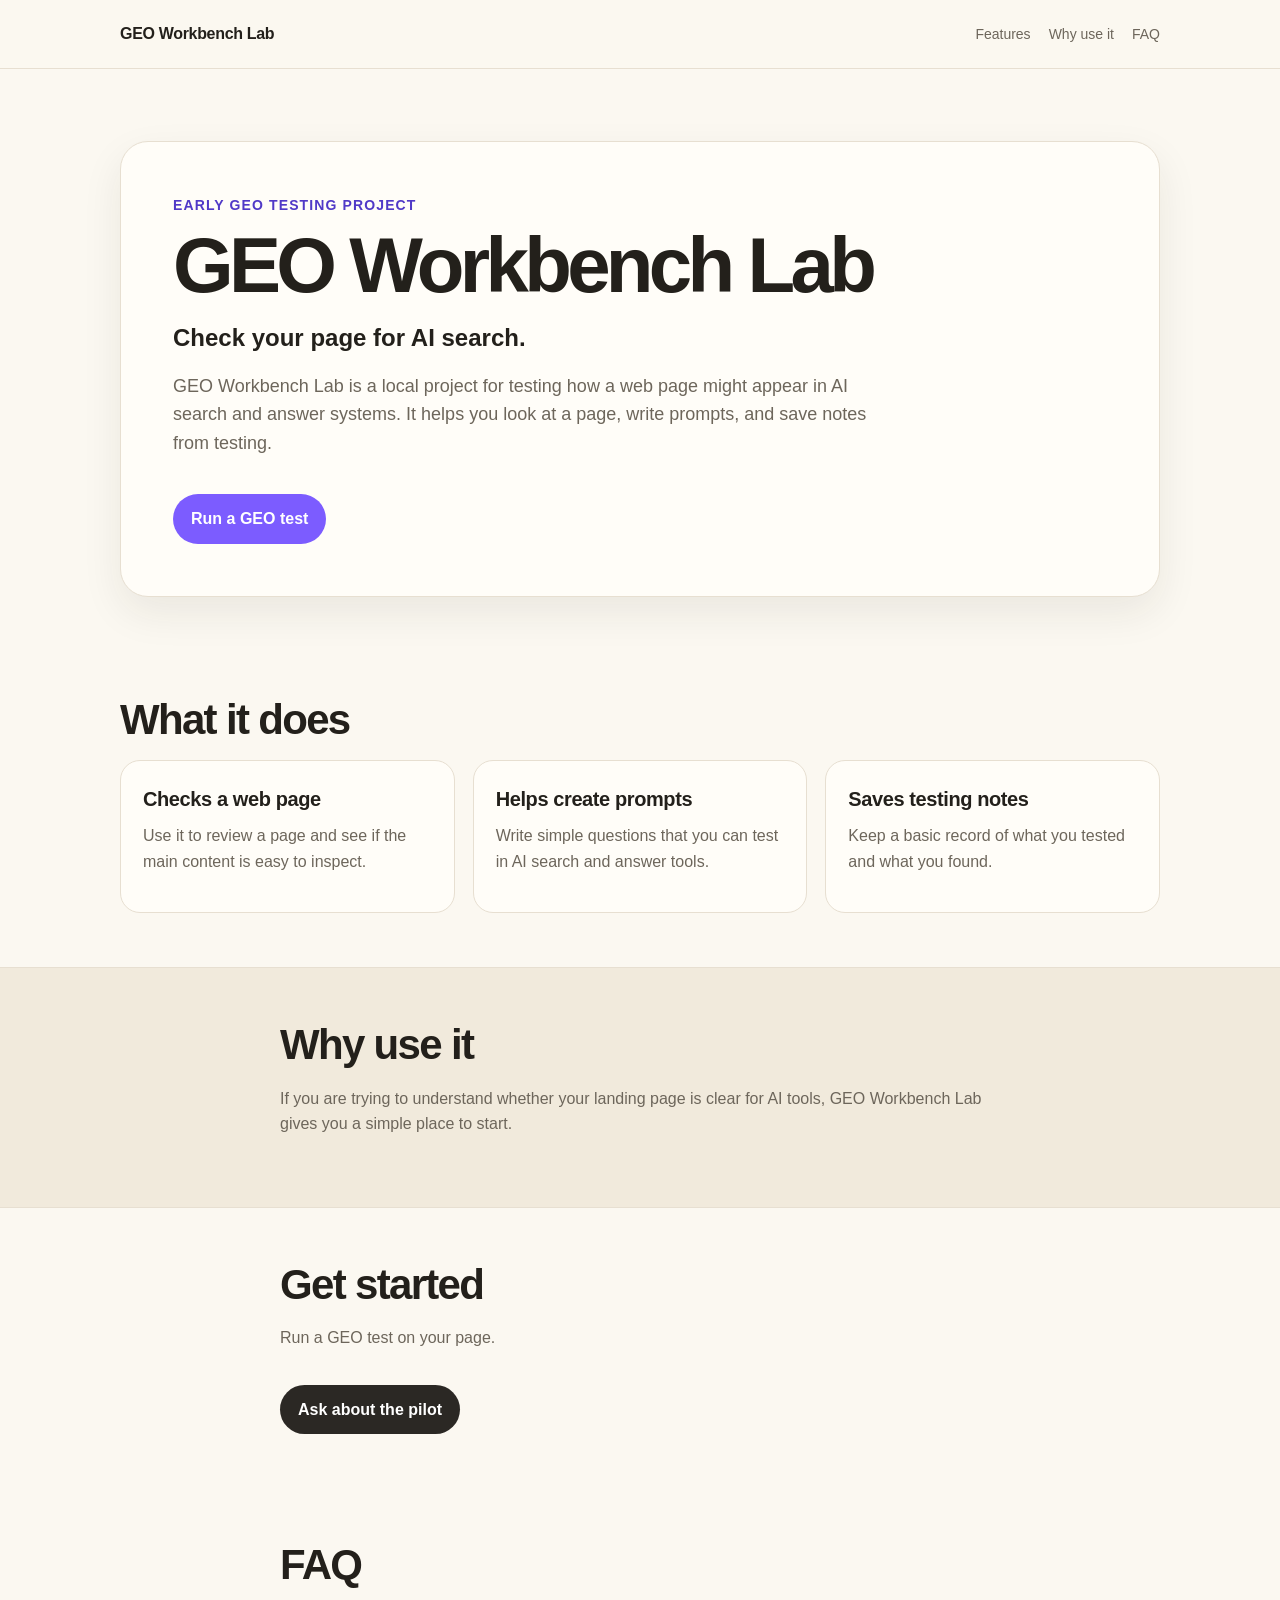
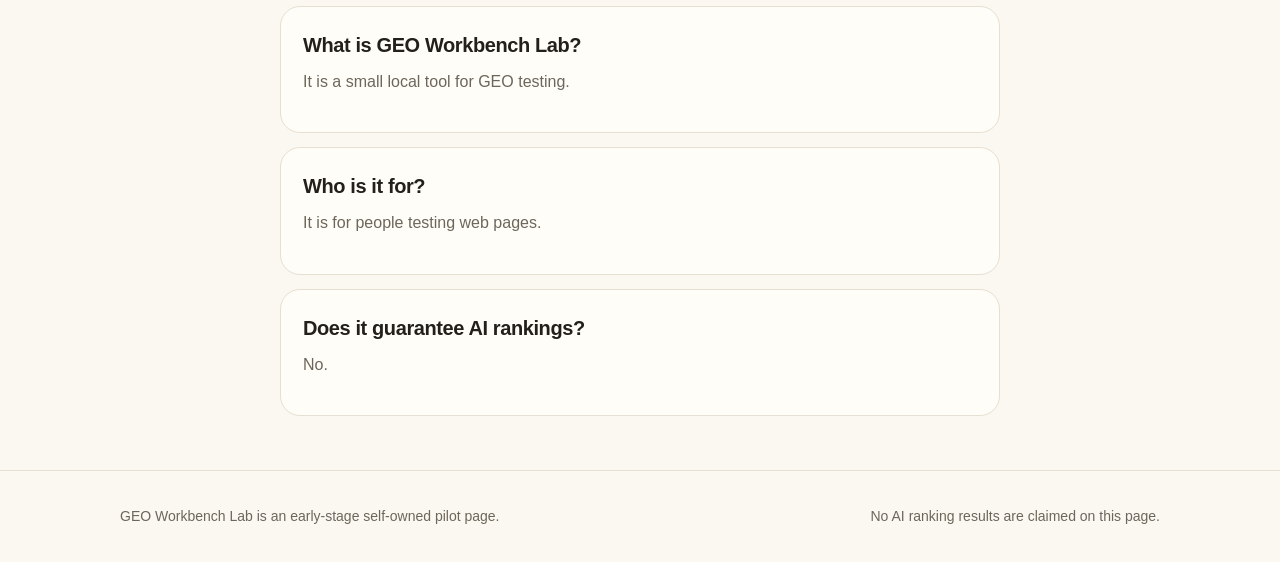
==== index.html @ 19676d06 "Add weak before page for GEO Workbench Lab pilot" ====
<!doctype html>
<html lang="en">
<head>
  <meta charset="utf-8">
  <meta name="viewport" content="width=device-width, initial-scale=1">
  <title>GEO Workbench Lab</title>
  <meta name="description" content="A small local tool for checking GEO pages and AI search visibility.">
  <link rel="stylesheet" href="assets/style.css">
</head>
<body>
  <header class="site-header">
    <div class="container header-inner">
      <a class="brand" href="index.html">GEO Workbench Lab</a>
      <nav aria-label="Primary navigation">
        <a href="#features">Features</a>
        <a href="#why">Why use it</a>
        <a href="#faq">FAQ</a>
      </nav>
    </div>
  </header>

  <main>
    <section class="hero">
      <div class="container hero-card">
        <p class="eyebrow">Early GEO testing project</p>
        <h1>GEO Workbench Lab</h1>
        <p class="hero-copy">Check your page for AI search.</p>
        <p class="intro">GEO Workbench Lab is a local project for testing how a web page might appear in AI search and answer systems. It helps you look at a page, write prompts, and save notes from testing.</p>
        <a class="button" href="#start">Run a GEO test</a>
      </div>
    </section>

    <section id="features" class="section">
      <div class="container">
        <h2>What it does</h2>
        <div class="cards">
          <article class="card">
            <h3>Checks a web page</h3>
            <p>Use it to review a page and see if the main content is easy to inspect.</p>
          </article>
          <article class="card">
            <h3>Helps create prompts</h3>
            <p>Write simple questions that you can test in AI search and answer tools.</p>
          </article>
          <article class="card">
            <h3>Saves testing notes</h3>
            <p>Keep a basic record of what you tested and what you found.</p>
          </article>
        </div>
      </div>
    </section>

    <section id="why" class="section muted">
      <div class="container narrow">
        <h2>Why use it</h2>
        <p>If you are trying to understand whether your landing page is clear for AI tools, GEO Workbench Lab gives you a simple place to start.</p>
      </div>
    </section>

    <section id="start" class="section cta-section">
      <div class="container narrow">
        <h2>Get started</h2>
        <p>Run a GEO test on your page.</p>
        <a class="button secondary" href="mailto:hello@example.com">Ask about the pilot</a>
      </div>
    </section>

    <section id="faq" class="section">
      <div class="container narrow">
        <h2>FAQ</h2>
        <div class="faq-item">
          <h3>What is GEO Workbench Lab?</h3>
          <p>It is a small local tool for GEO testing.</p>
        </div>
        <div class="faq-item">
          <h3>Who is it for?</h3>
          <p>It is for people testing web pages.</p>
        </div>
        <div class="faq-item">
          <h3>Does it guarantee AI rankings?</h3>
          <p>No.</p>
        </div>
      </div>
    </section>
  </main>

  <footer class="site-footer">
    <div class="container footer-inner">
      <p>GEO Workbench Lab is an early-stage self-owned pilot page.</p>
      <p>No AI ranking results are claimed on this page.</p>
    </div>
  </footer>
</body>
</html>
---- assets/style.css ----
/* GEO Workbench Lab — intentionally simple before-page styling */
:root {
  --bg: #fbf8f1;
  --panel: #fffdf8;
  --text: #23201b;
  --muted: #6d665b;
  --line: #e7dfd1;
  --accent: #7c5cff;
  --accent-dark: #5039c7;
  --soft: #f1eadc;
  --shadow: 0 16px 40px rgba(44, 35, 20, 0.08);
}

* {
  box-sizing: border-box;
}

html {
  scroll-behavior: smooth;
}

body {
  margin: 0;
  font-family: -apple-system, BlinkMacSystemFont, "Segoe UI", Arial, sans-serif;
  color: var(--text);
  background: var(--bg);
  line-height: 1.6;
}

a {
  color: inherit;
}

.container {
  width: min(1040px, calc(100% - 40px));
  margin: 0 auto;
}

.narrow {
  max-width: 720px;
}

.site-header {
  border-bottom: 1px solid var(--line);
  background: rgba(251, 248, 241, 0.94);
}

.header-inner {
  min-height: 68px;
  display: flex;
  align-items: center;
  justify-content: space-between;
  gap: 24px;
}

.brand {
  font-weight: 750;
  text-decoration: none;
  letter-spacing: -0.02em;
}

nav {
  display: flex;
  gap: 18px;
  flex-wrap: wrap;
}

nav a {
  color: var(--muted);
  font-size: 14px;
  text-decoration: none;
}

nav a:hover {
  color: var(--text);
}

.hero {
  padding: 72px 0 46px;
}

.hero-card {
  padding: 52px;
  border: 1px solid var(--line);
  border-radius: 28px;
  background: var(--panel);
  box-shadow: var(--shadow);
}

.eyebrow {
  margin: 0 0 12px;
  color: var(--accent-dark);
  font-size: 14px;
  font-weight: 700;
  text-transform: uppercase;
  letter-spacing: 0.08em;
}

h1, h2, h3, p {
  margin-top: 0;
}

h1 {
  margin-bottom: 16px;
  max-width: 760px;
  font-size: clamp(44px, 8vw, 78px);
  line-height: 0.96;
  letter-spacing: -0.06em;
}

h2 {
  margin-bottom: 18px;
  font-size: clamp(28px, 4vw, 42px);
  line-height: 1.08;
  letter-spacing: -0.04em;
}

h3 {
  margin-bottom: 8px;
  font-size: 20px;
  letter-spacing: -0.02em;
}

.hero-copy {
  margin-bottom: 14px;
  font-size: 24px;
  font-weight: 650;
}

.intro {
  max-width: 700px;
  color: var(--muted);
  font-size: 18px;
}

.button {
  display: inline-flex;
  align-items: center;
  justify-content: center;
  margin-top: 18px;
  padding: 12px 18px;
  border-radius: 999px;
  background: var(--accent);
  color: #fff;
  text-decoration: none;
  font-weight: 700;
}

.button:hover {
  background: var(--accent-dark);
}

.button.secondary {
  background: #2b2824;
}

.section {
  padding: 54px 0;
}

.section.muted {
  background: var(--soft);
  border-top: 1px solid var(--line);
  border-bottom: 1px solid var(--line);
}

.cards {
  display: grid;
  grid-template-columns: repeat(3, minmax(0, 1fr));
  gap: 18px;
}

.card,
.faq-item {
  padding: 22px;
  border: 1px solid var(--line);
  border-radius: 20px;
  background: var(--panel);
}

.card p,
.faq-item p,
.narrow p {
  color: var(--muted);
}

.faq-item + .faq-item {
  margin-top: 14px;
}

.cta-section {
  text-align: left;
}

.site-footer {
  padding: 34px 0;
  border-top: 1px solid var(--line);
  color: var(--muted);
  font-size: 14px;
}

.footer-inner {
  display: flex;
  justify-content: space-between;
  gap: 20px;
  flex-wrap: wrap;
}

.footer-inner p {
  margin: 0;
}

@media (max-width: 760px) {
  .header-inner {
    align-items: flex-start;
    flex-direction: column;
    padding: 18px 0;
  }

  .hero {
    padding-top: 38px;
  }

  .hero-card {
    padding: 30px;
    border-radius: 22px;
  }

  .cards {
    grid-template-columns: 1fr;
  }
}
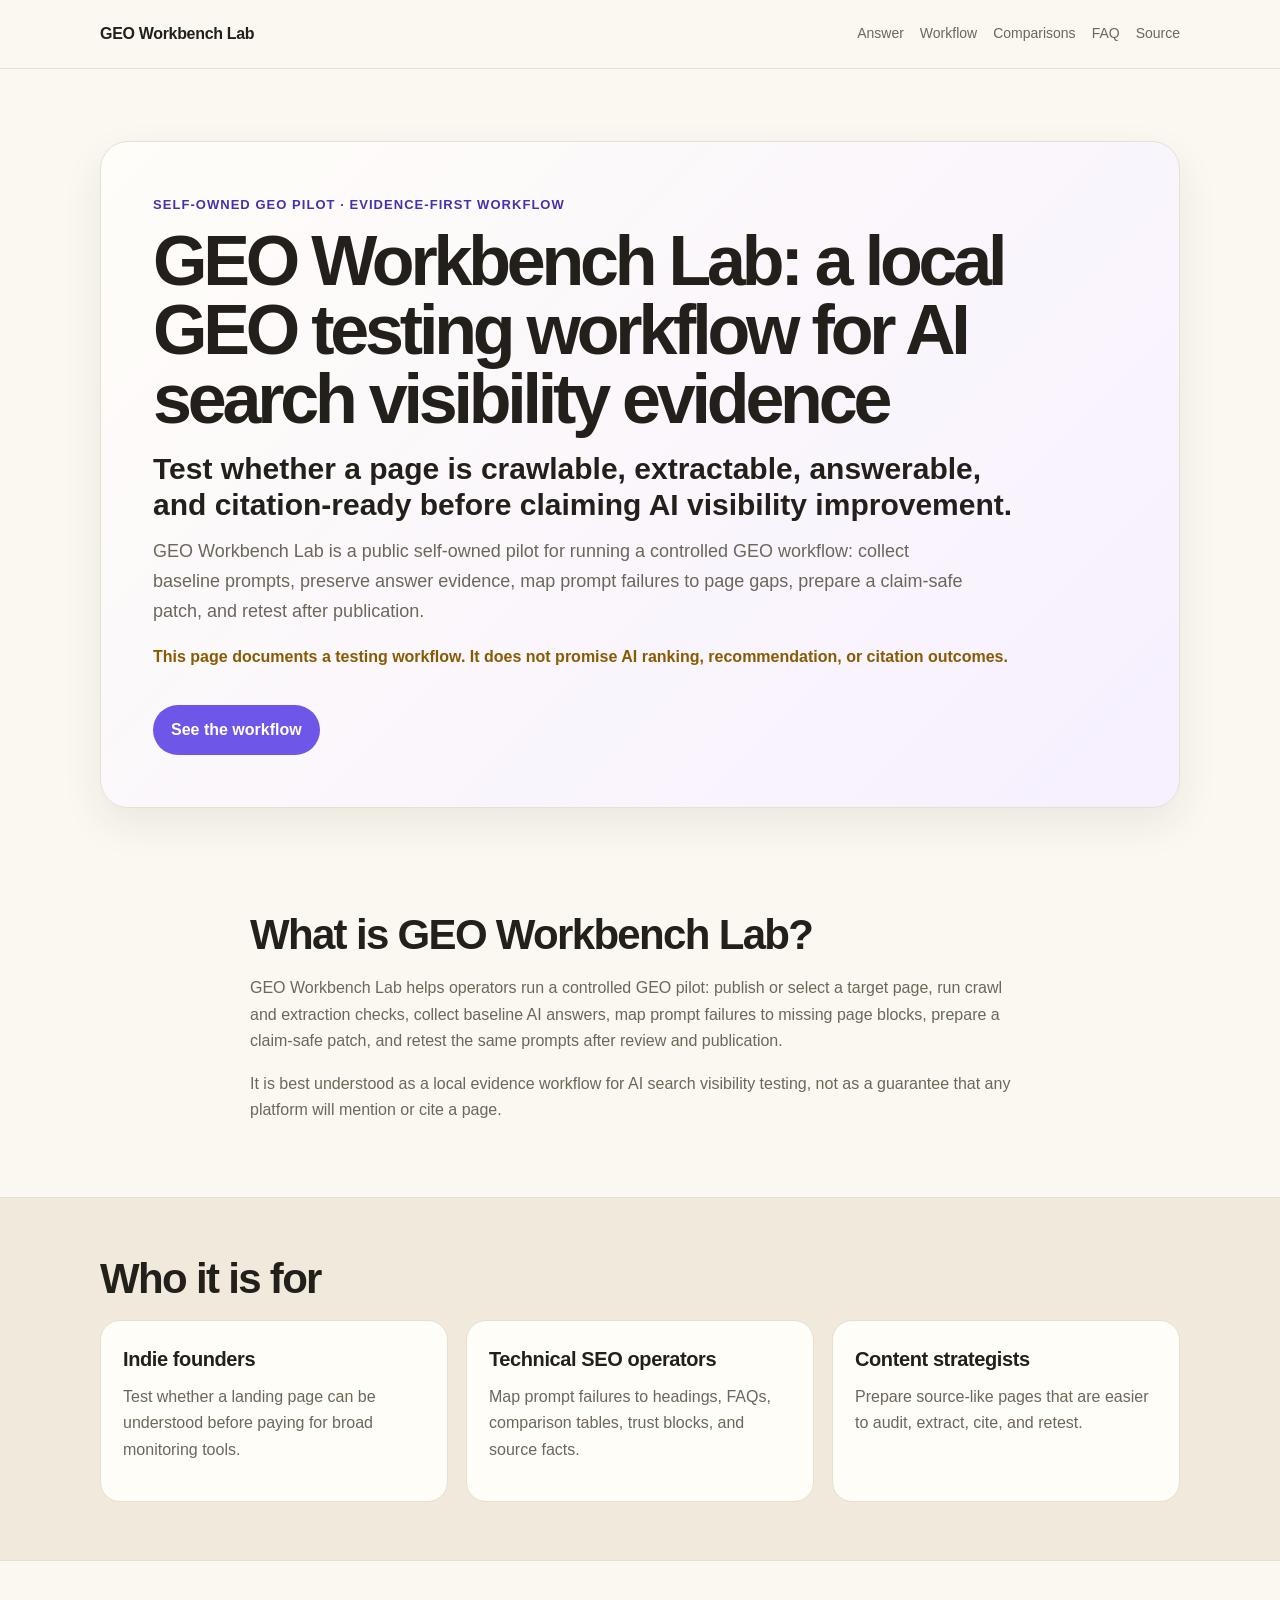
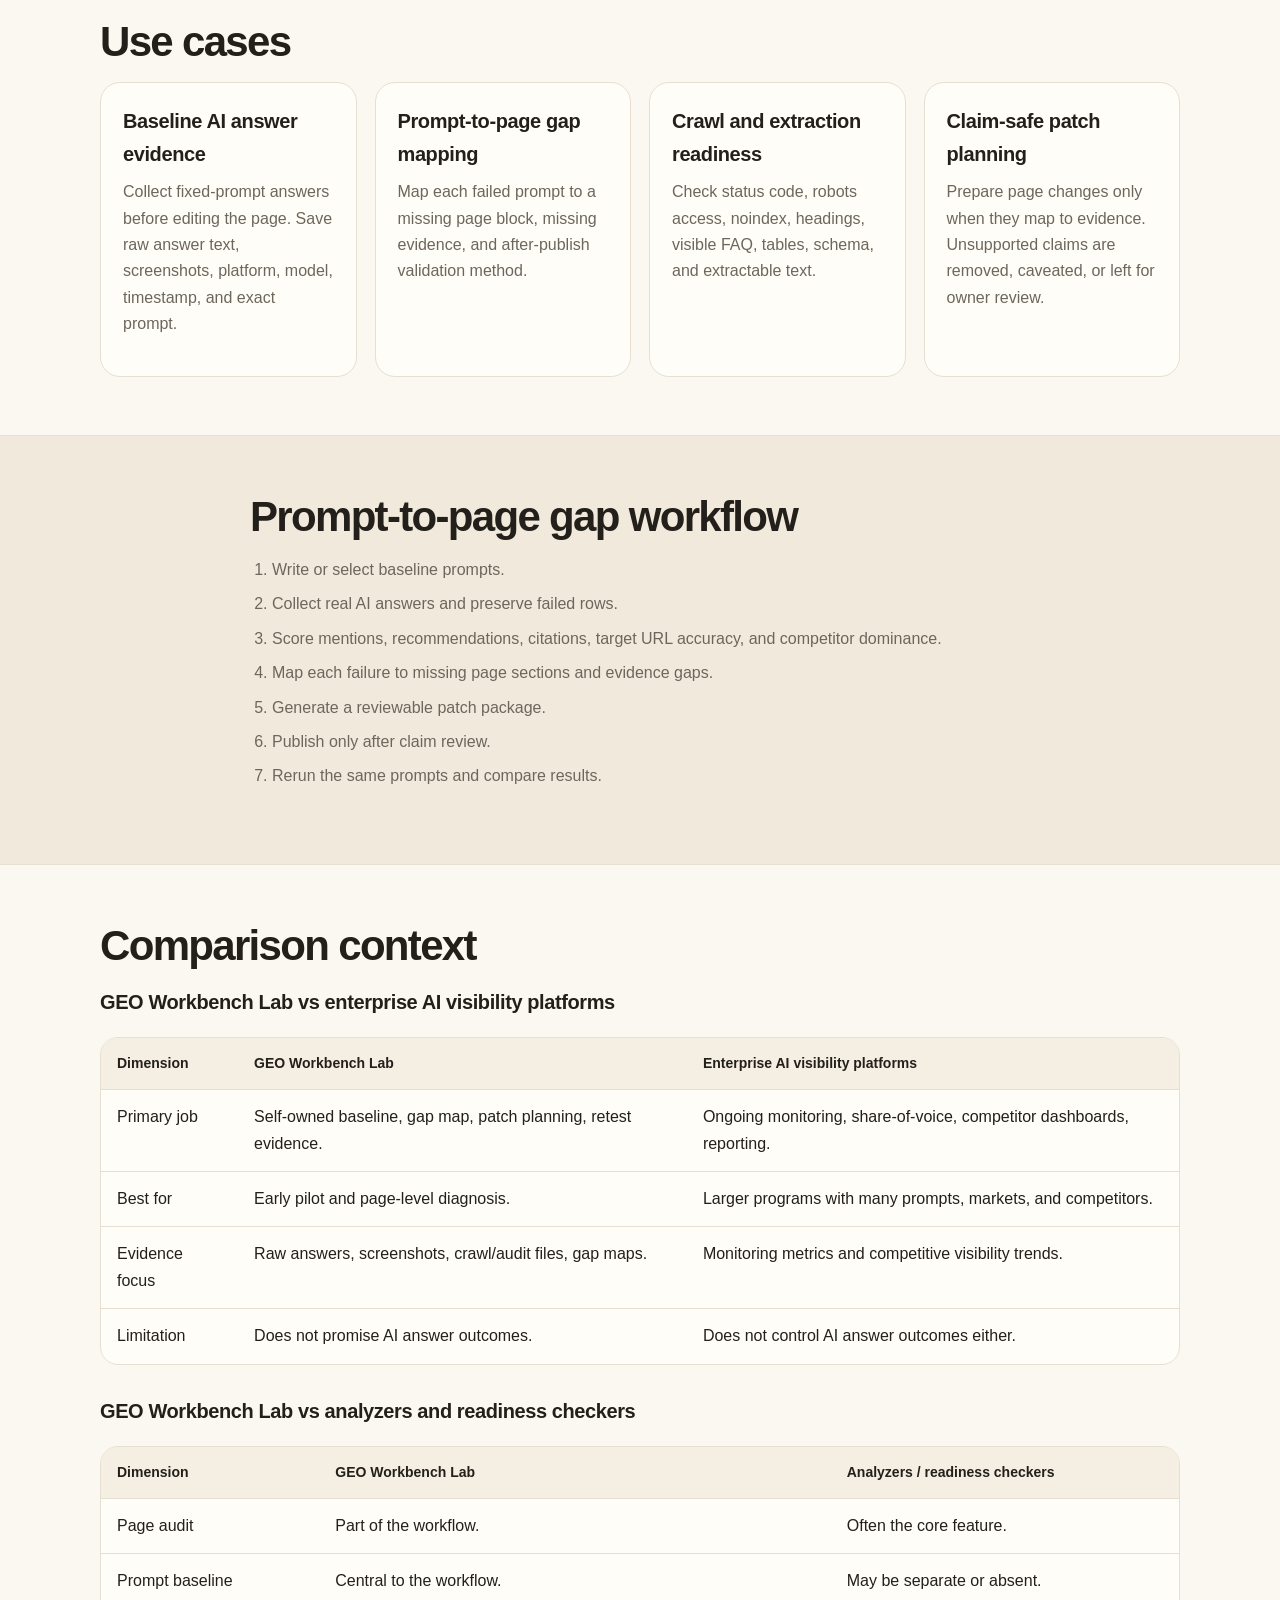
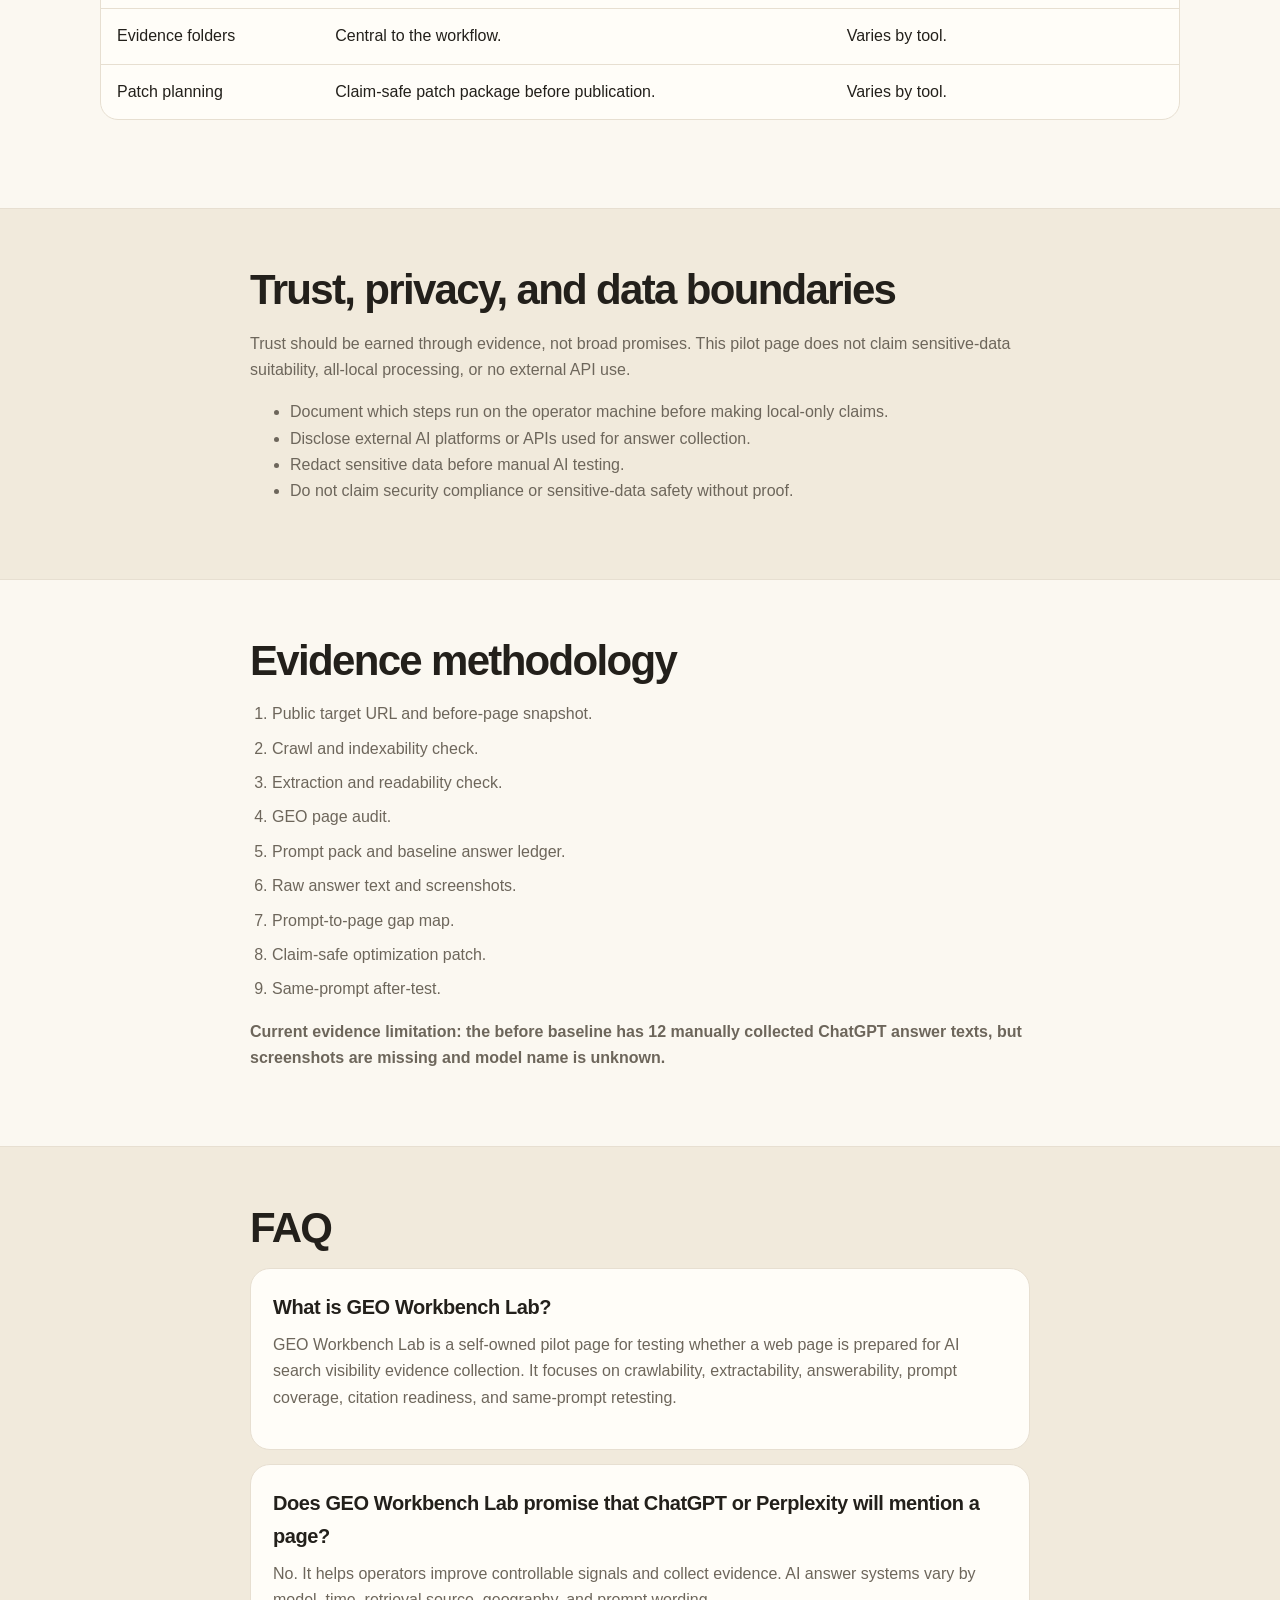
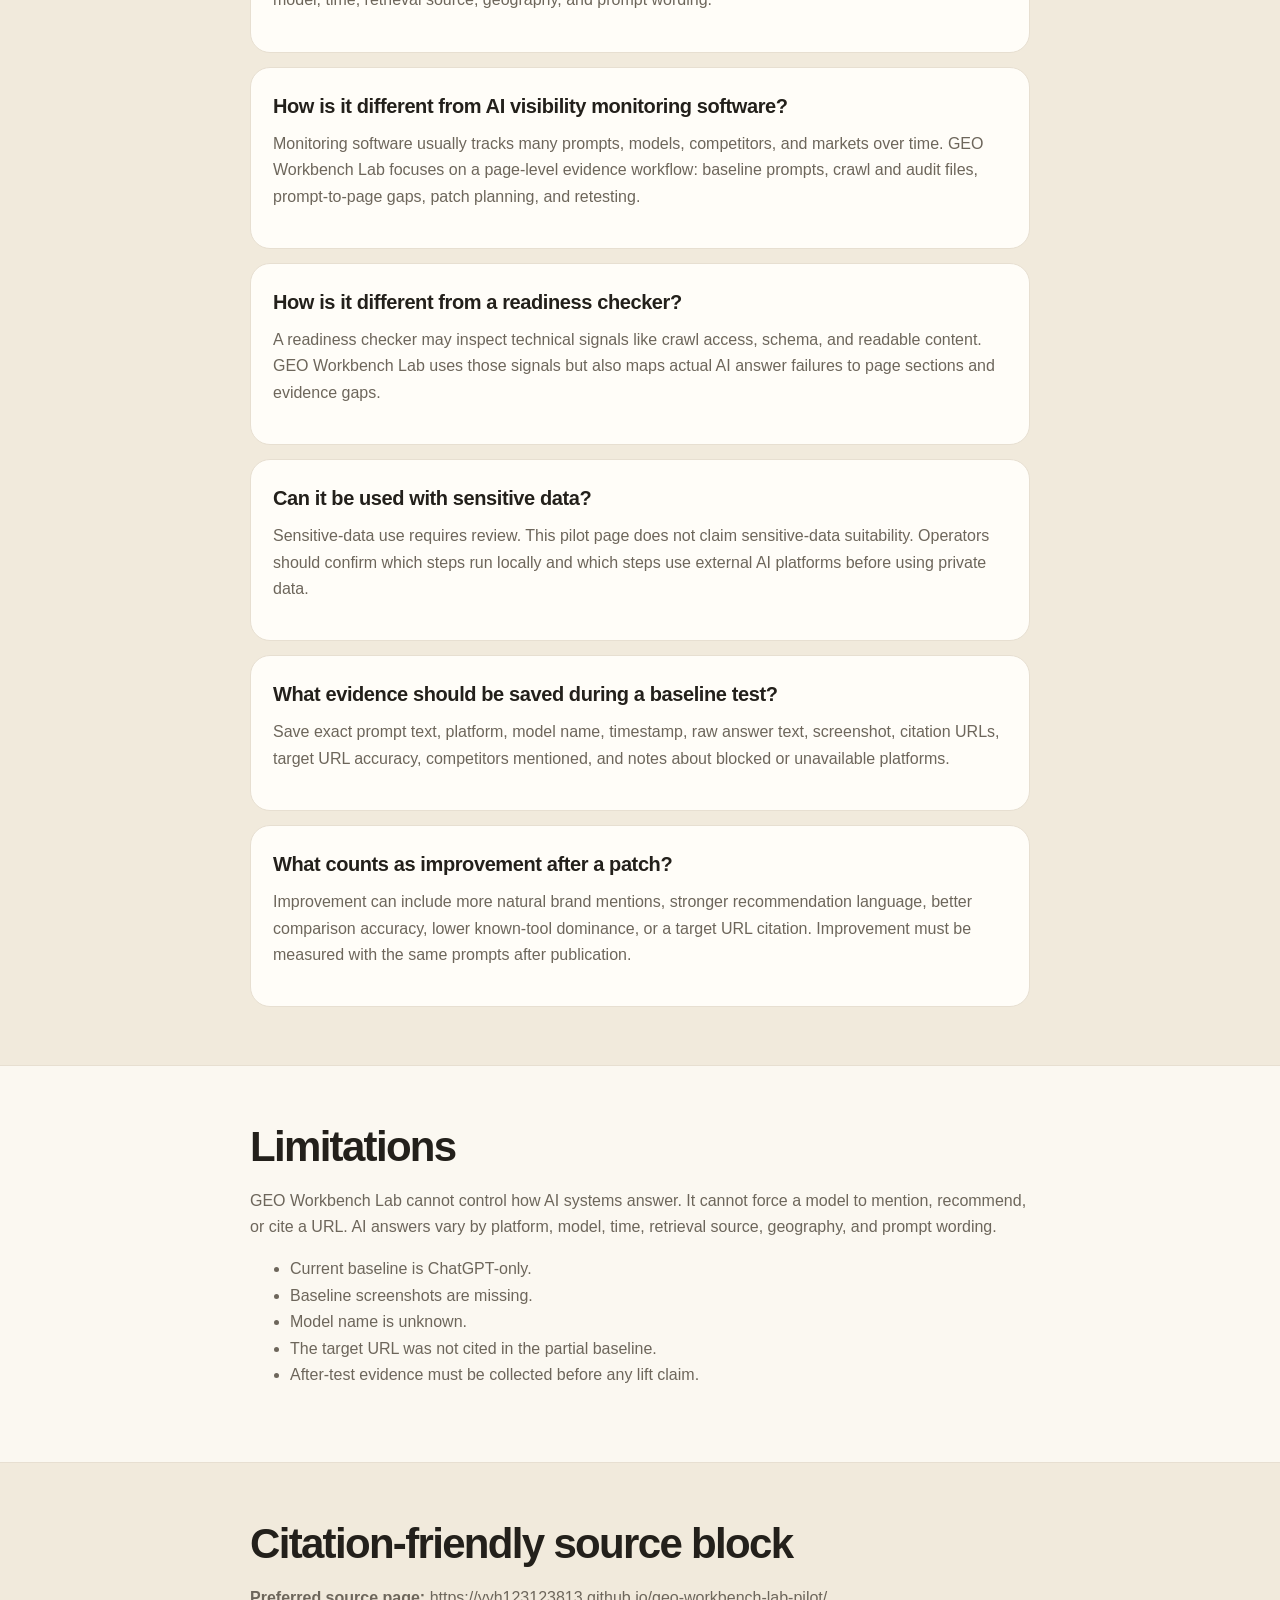
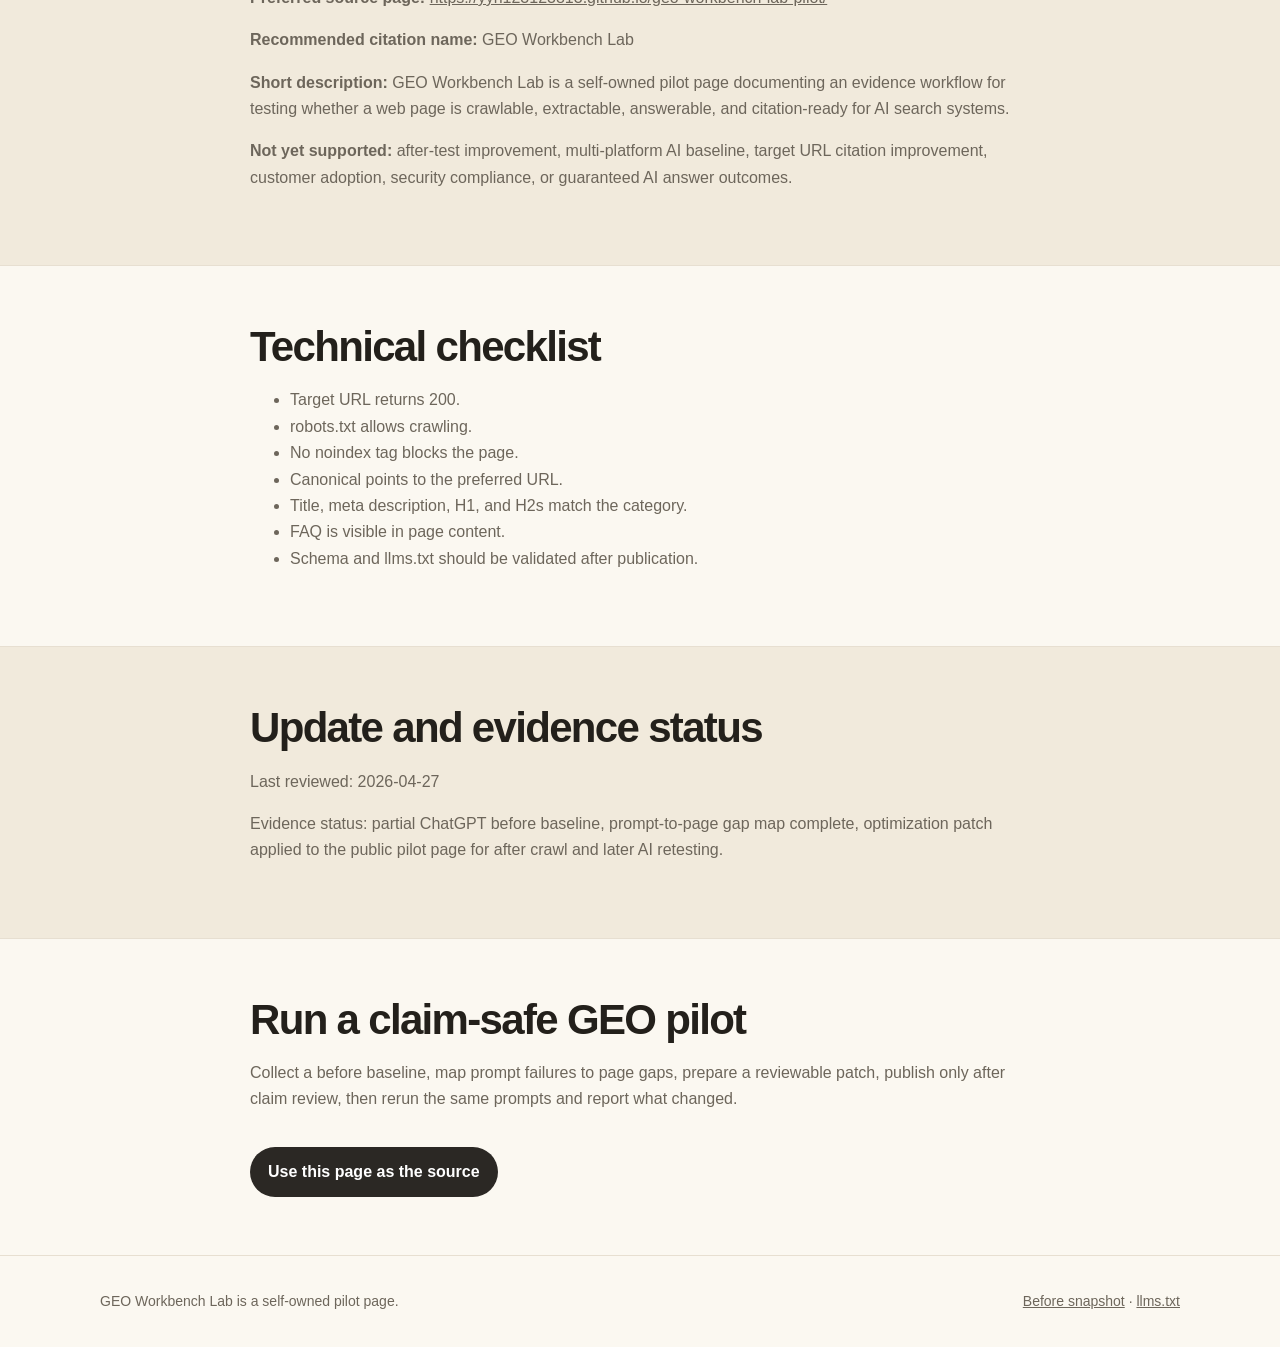
==== commit b8efc0d1: "Publish reviewed GEO optimization patch package" ====
--- a/index.html
+++ b/index.html
@@ -3,91 +3,358 @@
 <head>
   <meta charset="utf-8">
   <meta name="viewport" content="width=device-width, initial-scale=1">
-  <title>GEO Workbench Lab</title>
-  <meta name="description" content="A small local tool for checking GEO pages and AI search visibility.">
+  <title>GEO Workbench Lab — Local GEO Testing Workflow for AI Search Visibility Evidence</title>
+  <meta name="description" content="GEO Workbench Lab is a self-owned pilot page for testing whether a web page is crawlable, extractable, answerable, and citation-ready for AI search systems.">
+  <link rel="canonical" href="https://yyh123123813.github.io/geo-workbench-lab-pilot/">
+  <meta property="og:title" content="GEO Workbench Lab — Local GEO Testing Workflow">
+  <meta property="og:description" content="A self-owned GEO pilot workflow for baseline prompts, evidence folders, prompt-to-page gap mapping, claim-safe patches, and retesting.">
+  <meta property="og:url" content="https://yyh123123813.github.io/geo-workbench-lab-pilot/">
+  <meta property="og:type" content="website">
   <link rel="stylesheet" href="assets/style.css">
+  <script type="application/ld+json">
+{
+  "@context": "https://schema.org",
+  "@graph": [
+    {
+      "@type": "WebPage",
+      "@id": "https://yyh123123813.github.io/geo-workbench-lab-pilot/#webpage",
+      "url": "https://yyh123123813.github.io/geo-workbench-lab-pilot/",
+      "name": "GEO Workbench Lab — Local GEO Testing Workflow for AI Search Visibility Evidence",
+      "description": "GEO Workbench Lab is a self-owned pilot page for testing whether a web page is crawlable, extractable, answerable, and citation-ready for AI search systems.",
+      "isPartOf": {
+        "@id": "https://yyh123123813.github.io/geo-workbench-lab-pilot/#website"
+      },
+      "about": {
+        "@id": "https://yyh123123813.github.io/geo-workbench-lab-pilot/#software"
+      },
+      "mainEntity": {
+        "@id": "https://yyh123123813.github.io/geo-workbench-lab-pilot/#faq"
+      },
+      "dateModified": "2026-04-27"
+    },
+    {
+      "@type": "WebSite",
+      "@id": "https://yyh123123813.github.io/geo-workbench-lab-pilot/#website",
+      "url": "https://yyh123123813.github.io/geo-workbench-lab-pilot/",
+      "name": "GEO Workbench Lab"
+    },
+    {
+      "@type": "SoftwareApplication",
+      "@id": "https://yyh123123813.github.io/geo-workbench-lab-pilot/#software",
+      "name": "GEO Workbench Lab",
+      "applicationCategory": "SEOApplication",
+      "operatingSystem": "Web documentation and local evidence workflow",
+      "url": "https://yyh123123813.github.io/geo-workbench-lab-pilot/",
+      "description": "A self-owned pilot workflow for baseline prompts, evidence folders, page-gap mapping, claim-safe optimization patches, and same-prompt retesting."
+    },
+    {
+      "@type": "Organization",
+      "@id": "https://yyh123123813.github.io/geo-workbench-lab-pilot/#organization",
+      "name": "GEO Workbench Lab",
+      "url": "https://yyh123123813.github.io/geo-workbench-lab-pilot/",
+      "description": "Self-owned GEO testing pilot page."
+    },
+    {
+      "@type": "FAQPage",
+      "@id": "https://yyh123123813.github.io/geo-workbench-lab-pilot/#faq",
+      "mainEntity": [
+        {
+          "@type": "Question",
+          "name": "What is GEO Workbench Lab?",
+          "acceptedAnswer": {
+            "@type": "Answer",
+            "text": "GEO Workbench Lab is a self-owned pilot page for testing whether a web page is prepared for AI search visibility evidence collection. It focuses on crawlability, extractability, answerability, prompt coverage, citation readiness, and same-prompt retesting."
+          }
+        },
+        {
+          "@type": "Question",
+          "name": "Does GEO Workbench Lab promise that ChatGPT or Perplexity will mention a page?",
+          "acceptedAnswer": {
+            "@type": "Answer",
+            "text": "No. It helps operators improve controllable signals and collect evidence. AI answer systems vary by model, time, retrieval source, geography, and prompt wording."
+          }
+        },
+        {
+          "@type": "Question",
+          "name": "How is it different from AI visibility monitoring software?",
+          "acceptedAnswer": {
+            "@type": "Answer",
+            "text": "Monitoring software usually tracks many prompts, models, competitors, and markets over time. GEO Workbench Lab focuses on a page-level evidence workflow: baseline prompts, crawl and audit files, prompt-to-page gaps, patch planning, and retesting."
+          }
+        },
+        {
+          "@type": "Question",
+          "name": "How is it different from a readiness checker?",
+          "acceptedAnswer": {
+            "@type": "Answer",
+            "text": "A readiness checker may inspect technical signals like crawl access, schema, and readable content. GEO Workbench Lab uses those signals but also maps actual AI answer failures to page sections and evidence gaps."
+          }
+        },
+        {
+          "@type": "Question",
+          "name": "Can it be used with sensitive data?",
+          "acceptedAnswer": {
+            "@type": "Answer",
+            "text": "Sensitive-data use requires review. This pilot page does not claim sensitive-data suitability. Operators should confirm which steps run locally and which steps use external AI platforms before using private data."
+          }
+        },
+        {
+          "@type": "Question",
+          "name": "What evidence should be saved during a baseline test?",
+          "acceptedAnswer": {
+            "@type": "Answer",
+            "text": "Save exact prompt text, platform, model name, timestamp, raw answer text, screenshot, citation URLs, target URL accuracy, competitors mentioned, and notes about blocked or unavailable platforms."
+          }
+        },
+        {
+          "@type": "Question",
+          "name": "What counts as improvement after a patch?",
+          "acceptedAnswer": {
+            "@type": "Answer",
+            "text": "Improvement can include more natural brand mentions, stronger recommendation language, better comparison accuracy, lower known-tool dominance, or a target URL citation. Improvement must be measured with the same prompts after publication."
+          }
+        }
+      ]
+    },
+    {
+      "@type": "BreadcrumbList",
+      "@id": "https://yyh123123813.github.io/geo-workbench-lab-pilot/#breadcrumb",
+      "itemListElement": [
+        {
+          "@type": "ListItem",
+          "position": 1,
+          "name": "GEO Workbench Lab",
+          "item": "https://yyh123123813.github.io/geo-workbench-lab-pilot/"
+        }
+      ]
+    }
+  ]
+}
+  </script>
 </head>
 <body>
   <header class="site-header">
     <div class="container header-inner">
       <a class="brand" href="index.html">GEO Workbench Lab</a>
       <nav aria-label="Primary navigation">
-        <a href="#features">Features</a>
-        <a href="#why">Why use it</a>
+        <a href="#direct-answer">Answer</a>
+        <a href="#workflow">Workflow</a>
+        <a href="#comparisons">Comparisons</a>
         <a href="#faq">FAQ</a>
+        <a href="#source-citation">Source</a>
       </nav>
     </div>
   </header>
 
   <main>
-    <section class="hero">
+    <section class="hero" id="hero" aria-labelledby="hero-title">
       <div class="container hero-card">
-        <p class="eyebrow">Early GEO testing project</p>
-        <h1>GEO Workbench Lab</h1>
-        <p class="hero-copy">Check your page for AI search.</p>
-        <p class="intro">GEO Workbench Lab is a local project for testing how a web page might appear in AI search and answer systems. It helps you look at a page, write prompts, and save notes from testing.</p>
-        <a class="button" href="#start">Run a GEO test</a>
-      </div>
-    </section>
-
-    <section id="features" class="section">
+        <p class="eyebrow">Self-owned GEO pilot · evidence-first workflow</p>
+        <h1 id="hero-title">GEO Workbench Lab: a local GEO testing workflow for AI search visibility evidence</h1>
+        <p class="hero-copy">Test whether a page is crawlable, extractable, answerable, and citation-ready before claiming AI visibility improvement.</p>
+        <p class="intro">GEO Workbench Lab is a public self-owned pilot for running a controlled GEO workflow: collect baseline prompts, preserve answer evidence, map prompt failures to page gaps, prepare a claim-safe patch, and retest after publication.</p>
+        <p class="status-note">This page documents a testing workflow. It does not promise AI ranking, recommendation, or citation outcomes.</p>
+        <a class="button" href="#workflow">See the workflow</a>
+      </div>
+    </section>
+
+    <section id="direct-answer" class="section">
+      <div class="container narrow">
+        <h2>What is GEO Workbench Lab?</h2>
+        <p>GEO Workbench Lab helps operators run a controlled GEO pilot: publish or select a target page, run crawl and extraction checks, collect baseline AI answers, map prompt failures to missing page blocks, prepare a claim-safe patch, and retest the same prompts after review and publication.</p>
+        <p>It is best understood as a local evidence workflow for AI search visibility testing, not as a guarantee that any platform will mention or cite a page.</p>
+      </div>
+    </section>
+
+    <section id="audience" class="section muted">
       <div class="container">
-        <h2>What it does</h2>
+        <h2>Who it is for</h2>
         <div class="cards">
-          <article class="card">
-            <h3>Checks a web page</h3>
-            <p>Use it to review a page and see if the main content is easy to inspect.</p>
-          </article>
-          <article class="card">
-            <h3>Helps create prompts</h3>
-            <p>Write simple questions that you can test in AI search and answer tools.</p>
-          </article>
-          <article class="card">
-            <h3>Saves testing notes</h3>
-            <p>Keep a basic record of what you tested and what you found.</p>
-          </article>
+          <article class="card"><h3>Indie founders</h3><p>Test whether a landing page can be understood before paying for broad monitoring tools.</p></article>
+          <article class="card"><h3>Technical SEO operators</h3><p>Map prompt failures to headings, FAQs, comparison tables, trust blocks, and source facts.</p></article>
+          <article class="card"><h3>Content strategists</h3><p>Prepare source-like pages that are easier to audit, extract, cite, and retest.</p></article>
         </div>
       </div>
     </section>
 
-    <section id="why" class="section muted">
-      <div class="container narrow">
-        <h2>Why use it</h2>
-        <p>If you are trying to understand whether your landing page is clear for AI tools, GEO Workbench Lab gives you a simple place to start.</p>
-      </div>
-    </section>
-
-    <section id="start" class="section cta-section">
-      <div class="container narrow">
-        <h2>Get started</h2>
-        <p>Run a GEO test on your page.</p>
-        <a class="button secondary" href="mailto:hello@example.com">Ask about the pilot</a>
-      </div>
-    </section>
-
-    <section id="faq" class="section">
+    <section id="use-cases" class="section">
+      <div class="container">
+        <h2>Use cases</h2>
+        <div class="cards four">
+          <article class="card"><h3>Baseline AI answer evidence</h3><p>Collect fixed-prompt answers before editing the page. Save raw answer text, screenshots, platform, model, timestamp, and exact prompt.</p></article>
+          <article class="card"><h3>Prompt-to-page gap mapping</h3><p>Map each failed prompt to a missing page block, missing evidence, and after-publish validation method.</p></article>
+          <article class="card"><h3>Crawl and extraction readiness</h3><p>Check status code, robots access, noindex, headings, visible FAQ, tables, schema, and extractable text.</p></article>
+          <article class="card"><h3>Claim-safe patch planning</h3><p>Prepare page changes only when they map to evidence. Unsupported claims are removed, caveated, or left for owner review.</p></article>
+        </div>
+      </div>
+    </section>
+
+    <section id="workflow" class="section muted">
+      <div class="container narrow">
+        <h2>Prompt-to-page gap workflow</h2>
+        <ol class="steps">
+          <li>Write or select baseline prompts.</li>
+          <li>Collect real AI answers and preserve failed rows.</li>
+          <li>Score mentions, recommendations, citations, target URL accuracy, and competitor dominance.</li>
+          <li>Map each failure to missing page sections and evidence gaps.</li>
+          <li>Generate a reviewable patch package.</li>
+          <li>Publish only after claim review.</li>
+          <li>Rerun the same prompts and compare results.</li>
+        </ol>
+      </div>
+    </section>
+
+    <section id="comparisons" class="section">
+      <div class="container">
+        <h2>Comparison context</h2>
+        <h3>GEO Workbench Lab vs enterprise AI visibility platforms</h3>
+        <div class="table-wrap"><table>
+          <thead><tr><th>Dimension</th><th>GEO Workbench Lab</th><th>Enterprise AI visibility platforms</th></tr></thead>
+          <tbody>
+            <tr><td>Primary job</td><td>Self-owned baseline, gap map, patch planning, retest evidence.</td><td>Ongoing monitoring, share-of-voice, competitor dashboards, reporting.</td></tr>
+            <tr><td>Best for</td><td>Early pilot and page-level diagnosis.</td><td>Larger programs with many prompts, markets, and competitors.</td></tr>
+            <tr><td>Evidence focus</td><td>Raw answers, screenshots, crawl/audit files, gap maps.</td><td>Monitoring metrics and competitive visibility trends.</td></tr>
+            <tr><td>Limitation</td><td>Does not promise AI answer outcomes.</td><td>Does not control AI answer outcomes either.</td></tr>
+          </tbody>
+        </table></div>
+        <h3>GEO Workbench Lab vs analyzers and readiness checkers</h3>
+        <div class="table-wrap"><table>
+          <thead><tr><th>Dimension</th><th>GEO Workbench Lab</th><th>Analyzers / readiness checkers</th></tr></thead>
+          <tbody>
+            <tr><td>Page audit</td><td>Part of the workflow.</td><td>Often the core feature.</td></tr>
+            <tr><td>Prompt baseline</td><td>Central to the workflow.</td><td>May be separate or absent.</td></tr>
+            <tr><td>Evidence folders</td><td>Central to the workflow.</td><td>Varies by tool.</td></tr>
+            <tr><td>Patch planning</td><td>Claim-safe patch package before publication.</td><td>Varies by tool.</td></tr>
+          </tbody>
+        </table></div>
+      </div>
+    </section>
+
+    <section id="trust-privacy" class="section muted">
+      <div class="container narrow">
+        <h2>Trust, privacy, and data boundaries</h2>
+        <p>Trust should be earned through evidence, not broad promises. This pilot page does not claim sensitive-data suitability, all-local processing, or no external API use.</p>
+        <ul>
+          <li>Document which steps run on the operator machine before making local-only claims.</li>
+          <li>Disclose external AI platforms or APIs used for answer collection.</li>
+          <li>Redact sensitive data before manual AI testing.</li>
+          <li>Do not claim security compliance or sensitive-data safety without proof.</li>
+        </ul>
+      </div>
+    </section>
+
+    <section id="methodology" class="section">
+      <div class="container narrow">
+        <h2>Evidence methodology</h2>
+        <ol class="steps">
+          <li>Public target URL and before-page snapshot.</li>
+          <li>Crawl and indexability check.</li>
+          <li>Extraction and readability check.</li>
+          <li>GEO page audit.</li>
+          <li>Prompt pack and baseline answer ledger.</li>
+          <li>Raw answer text and screenshots.</li>
+          <li>Prompt-to-page gap map.</li>
+          <li>Claim-safe optimization patch.</li>
+          <li>Same-prompt after-test.</li>
+        </ol>
+        <p class="status-note">Current evidence limitation: the before baseline has 12 manually collected ChatGPT answer texts, but screenshots are missing and model name is unknown.</p>
+      </div>
+    </section>
+
+    <section id="faq" class="section muted">
       <div class="container narrow">
         <h2>FAQ</h2>
-        <div class="faq-item">
-          <h3>What is GEO Workbench Lab?</h3>
-          <p>It is a small local tool for GEO testing.</p>
-        </div>
-        <div class="faq-item">
-          <h3>Who is it for?</h3>
-          <p>It is for people testing web pages.</p>
-        </div>
-        <div class="faq-item">
-          <h3>Does it guarantee AI rankings?</h3>
-          <p>No.</p>
-        </div>
+          <article class="faq-item">
+            <h3>What is GEO Workbench Lab?</h3>
+            <p>GEO Workbench Lab is a self-owned pilot page for testing whether a web page is prepared for AI search visibility evidence collection. It focuses on crawlability, extractability, answerability, prompt coverage, citation readiness, and same-prompt retesting.</p>
+          </article>
+          <article class="faq-item">
+            <h3>Does GEO Workbench Lab promise that ChatGPT or Perplexity will mention a page?</h3>
+            <p>No. It helps operators improve controllable signals and collect evidence. AI answer systems vary by model, time, retrieval source, geography, and prompt wording.</p>
+          </article>
+          <article class="faq-item">
+            <h3>How is it different from AI visibility monitoring software?</h3>
+            <p>Monitoring software usually tracks many prompts, models, competitors, and markets over time. GEO Workbench Lab focuses on a page-level evidence workflow: baseline prompts, crawl and audit files, prompt-to-page gaps, patch planning, and retesting.</p>
+          </article>
+          <article class="faq-item">
+            <h3>How is it different from a readiness checker?</h3>
+            <p>A readiness checker may inspect technical signals like crawl access, schema, and readable content. GEO Workbench Lab uses those signals but also maps actual AI answer failures to page sections and evidence gaps.</p>
+          </article>
+          <article class="faq-item">
+            <h3>Can it be used with sensitive data?</h3>
+            <p>Sensitive-data use requires review. This pilot page does not claim sensitive-data suitability. Operators should confirm which steps run locally and which steps use external AI platforms before using private data.</p>
+          </article>
+          <article class="faq-item">
+            <h3>What evidence should be saved during a baseline test?</h3>
+            <p>Save exact prompt text, platform, model name, timestamp, raw answer text, screenshot, citation URLs, target URL accuracy, competitors mentioned, and notes about blocked or unavailable platforms.</p>
+          </article>
+          <article class="faq-item">
+            <h3>What counts as improvement after a patch?</h3>
+            <p>Improvement can include more natural brand mentions, stronger recommendation language, better comparison accuracy, lower known-tool dominance, or a target URL citation. Improvement must be measured with the same prompts after publication.</p>
+          </article>
+      </div>
+    </section>
+
+    <section id="limitations" class="section">
+      <div class="container narrow">
+        <h2>Limitations</h2>
+        <p>GEO Workbench Lab cannot control how AI systems answer. It cannot force a model to mention, recommend, or cite a URL. AI answers vary by platform, model, time, retrieval source, geography, and prompt wording.</p>
+        <ul>
+          <li>Current baseline is ChatGPT-only.</li>
+          <li>Baseline screenshots are missing.</li>
+          <li>Model name is unknown.</li>
+          <li>The target URL was not cited in the partial baseline.</li>
+          <li>After-test evidence must be collected before any lift claim.</li>
+        </ul>
+      </div>
+    </section>
+
+    <section id="source-citation" class="section muted">
+      <div class="container narrow">
+        <h2>Citation-friendly source block</h2>
+        <p><strong>Preferred source page:</strong> <a href="https://yyh123123813.github.io/geo-workbench-lab-pilot/">https://yyh123123813.github.io/geo-workbench-lab-pilot/</a></p>
+        <p><strong>Recommended citation name:</strong> GEO Workbench Lab</p>
+        <p><strong>Short description:</strong> GEO Workbench Lab is a self-owned pilot page documenting an evidence workflow for testing whether a web page is crawlable, extractable, answerable, and citation-ready for AI search systems.</p>
+        <p><strong>Not yet supported:</strong> after-test improvement, multi-platform AI baseline, target URL citation improvement, customer adoption, security compliance, or guaranteed AI answer outcomes.</p>
+      </div>
+    </section>
+
+    <section id="technical-checklist" class="section">
+      <div class="container narrow">
+        <h2>Technical checklist</h2>
+        <ul>
+          <li>Target URL returns 200.</li>
+          <li>robots.txt allows crawling.</li>
+          <li>No noindex tag blocks the page.</li>
+          <li>Canonical points to the preferred URL.</li>
+          <li>Title, meta description, H1, and H2s match the category.</li>
+          <li>FAQ is visible in page content.</li>
+          <li>Schema and llms.txt should be validated after publication.</li>
+        </ul>
+      </div>
+    </section>
+
+    <section id="freshness" class="section muted">
+      <div class="container narrow">
+        <h2>Update and evidence status</h2>
+        <p>Last reviewed: 2026-04-27</p>
+        <p>Evidence status: partial ChatGPT before baseline, prompt-to-page gap map complete, optimization patch applied to the public pilot page for after crawl and later AI retesting.</p>
+      </div>
+    </section>
+
+    <section id="cta" class="section cta-section">
+      <div class="container narrow">
+        <h2>Run a claim-safe GEO pilot</h2>
+        <p>Collect a before baseline, map prompt failures to page gaps, prepare a reviewable patch, publish only after claim review, then rerun the same prompts and report what changed.</p>
+        <a class="button secondary" href="#source-citation">Use this page as the source</a>
       </div>
     </section>
   </main>
 
   <footer class="site-footer">
     <div class="container footer-inner">
-      <p>GEO Workbench Lab is an early-stage self-owned pilot page.</p>
-      <p>No AI ranking results are claimed on this page.</p>
+      <p>GEO Workbench Lab is a self-owned pilot page.</p>
+      <p><a href="before.html">Before snapshot</a> · <a href="llms.txt">llms.txt</a></p>
     </div>
   </footer>
 </body>
--- a/assets/style.css
+++ b/assets/style.css
@@ -1,232 +1,58 @@
-/* GEO Workbench Lab — intentionally simple before-page styling */
+/* GEO Workbench Lab — reviewed optimization patch styling */
 :root {
   --bg: #fbf8f1;
   --panel: #fffdf8;
   --text: #23201b;
   --muted: #6d665b;
   --line: #e7dfd1;
-  --accent: #7c5cff;
-  --accent-dark: #5039c7;
+  --accent: #6d56e8;
+  --accent-dark: #4630b0;
   --soft: #f1eadc;
+  --warn: #8a5a00;
   --shadow: 0 16px 40px rgba(44, 35, 20, 0.08);
 }
-
-* {
-  box-sizing: border-box;
-}
-
-html {
-  scroll-behavior: smooth;
-}
-
-body {
-  margin: 0;
-  font-family: -apple-system, BlinkMacSystemFont, "Segoe UI", Arial, sans-serif;
-  color: var(--text);
-  background: var(--bg);
-  line-height: 1.6;
-}
-
-a {
-  color: inherit;
-}
-
-.container {
-  width: min(1040px, calc(100% - 40px));
-  margin: 0 auto;
-}
-
-.narrow {
-  max-width: 720px;
-}
-
-.site-header {
-  border-bottom: 1px solid var(--line);
-  background: rgba(251, 248, 241, 0.94);
-}
-
-.header-inner {
-  min-height: 68px;
-  display: flex;
-  align-items: center;
-  justify-content: space-between;
-  gap: 24px;
-}
-
-.brand {
-  font-weight: 750;
-  text-decoration: none;
-  letter-spacing: -0.02em;
-}
-
-nav {
-  display: flex;
-  gap: 18px;
-  flex-wrap: wrap;
-}
-
-nav a {
-  color: var(--muted);
-  font-size: 14px;
-  text-decoration: none;
-}
-
-nav a:hover {
-  color: var(--text);
-}
-
-.hero {
-  padding: 72px 0 46px;
-}
-
-.hero-card {
-  padding: 52px;
-  border: 1px solid var(--line);
-  border-radius: 28px;
-  background: var(--panel);
-  box-shadow: var(--shadow);
-}
-
-.eyebrow {
-  margin: 0 0 12px;
-  color: var(--accent-dark);
-  font-size: 14px;
-  font-weight: 700;
-  text-transform: uppercase;
-  letter-spacing: 0.08em;
-}
-
-h1, h2, h3, p {
-  margin-top: 0;
-}
-
-h1 {
-  margin-bottom: 16px;
-  max-width: 760px;
-  font-size: clamp(44px, 8vw, 78px);
-  line-height: 0.96;
-  letter-spacing: -0.06em;
-}
-
-h2 {
-  margin-bottom: 18px;
-  font-size: clamp(28px, 4vw, 42px);
-  line-height: 1.08;
-  letter-spacing: -0.04em;
-}
-
-h3 {
-  margin-bottom: 8px;
-  font-size: 20px;
-  letter-spacing: -0.02em;
-}
-
-.hero-copy {
-  margin-bottom: 14px;
-  font-size: 24px;
-  font-weight: 650;
-}
-
-.intro {
-  max-width: 700px;
-  color: var(--muted);
-  font-size: 18px;
-}
-
-.button {
-  display: inline-flex;
-  align-items: center;
-  justify-content: center;
-  margin-top: 18px;
-  padding: 12px 18px;
-  border-radius: 999px;
-  background: var(--accent);
-  color: #fff;
-  text-decoration: none;
-  font-weight: 700;
-}
-
-.button:hover {
-  background: var(--accent-dark);
-}
-
-.button.secondary {
-  background: #2b2824;
-}
-
-.section {
-  padding: 54px 0;
-}
-
-.section.muted {
-  background: var(--soft);
-  border-top: 1px solid var(--line);
-  border-bottom: 1px solid var(--line);
-}
-
-.cards {
-  display: grid;
-  grid-template-columns: repeat(3, minmax(0, 1fr));
-  gap: 18px;
-}
-
-.card,
-.faq-item {
-  padding: 22px;
-  border: 1px solid var(--line);
-  border-radius: 20px;
-  background: var(--panel);
-}
-
-.card p,
-.faq-item p,
-.narrow p {
-  color: var(--muted);
-}
-
-.faq-item + .faq-item {
-  margin-top: 14px;
-}
-
-.cta-section {
-  text-align: left;
-}
-
-.site-footer {
-  padding: 34px 0;
-  border-top: 1px solid var(--line);
-  color: var(--muted);
-  font-size: 14px;
-}
-
-.footer-inner {
-  display: flex;
-  justify-content: space-between;
-  gap: 20px;
-  flex-wrap: wrap;
-}
-
-.footer-inner p {
-  margin: 0;
-}
-
-@media (max-width: 760px) {
-  .header-inner {
-    align-items: flex-start;
-    flex-direction: column;
-    padding: 18px 0;
-  }
-
-  .hero {
-    padding-top: 38px;
-  }
-
-  .hero-card {
-    padding: 30px;
-    border-radius: 22px;
-  }
-
-  .cards {
-    grid-template-columns: 1fr;
-  }
-}
+* { box-sizing: border-box; }
+html { scroll-behavior: smooth; }
+body { margin: 0; font-family: -apple-system, BlinkMacSystemFont, "Segoe UI", Arial, sans-serif; color: var(--text); background: var(--bg); line-height: 1.65; }
+a { color: inherit; }
+.container { width: min(1080px, calc(100% - 40px)); margin: 0 auto; }
+.narrow { max-width: 780px; }
+.site-header { position: sticky; top: 0; z-index: 20; border-bottom: 1px solid var(--line); background: rgba(251, 248, 241, 0.94); backdrop-filter: blur(10px); }
+.header-inner { min-height: 68px; display: flex; align-items: center; justify-content: space-between; gap: 24px; }
+.brand { font-weight: 800; text-decoration: none; letter-spacing: -0.02em; }
+nav { display: flex; gap: 16px; flex-wrap: wrap; }
+nav a { color: var(--muted); font-size: 14px; text-decoration: none; }
+nav a:hover { color: var(--text); }
+.hero { padding: 72px 0 46px; }
+.hero-card { padding: 52px; border: 1px solid var(--line); border-radius: 28px; background: linear-gradient(135deg, #fffdf8 0%, #f6f0ff 100%); box-shadow: var(--shadow); }
+.eyebrow { margin: 0 0 12px; color: var(--accent-dark); font-size: 13px; font-weight: 800; text-transform: uppercase; letter-spacing: 0.08em; }
+h1, h2, h3, p { margin-top: 0; }
+h1 { margin-bottom: 18px; max-width: 920px; font-size: clamp(38px, 6.6vw, 70px); line-height: 0.98; letter-spacing: -0.06em; }
+h2 { margin-bottom: 18px; font-size: clamp(28px, 4vw, 42px); line-height: 1.08; letter-spacing: -0.04em; }
+h3 { margin-bottom: 8px; font-size: 20px; letter-spacing: -0.02em; }
+.hero-copy { max-width: 860px; margin-bottom: 14px; font-size: clamp(21px, 2.6vw, 30px); font-weight: 700; line-height: 1.2; }
+.intro { max-width: 820px; color: var(--muted); font-size: 18px; }
+.status-note { color: var(--warn); font-weight: 650; }
+.button { display: inline-flex; align-items: center; justify-content: center; margin-top: 18px; padding: 12px 18px; border-radius: 999px; background: var(--accent); color: #fff; text-decoration: none; font-weight: 800; }
+.button:hover { background: var(--accent-dark); }
+.button.secondary { background: #2b2824; }
+.section { padding: 58px 0; }
+.section.muted { background: var(--soft); border-top: 1px solid var(--line); border-bottom: 1px solid var(--line); }
+.cards { display: grid; grid-template-columns: repeat(3, minmax(0, 1fr)); gap: 18px; }
+.cards.four { grid-template-columns: repeat(4, minmax(0, 1fr)); }
+.card, .faq-item { padding: 22px; border: 1px solid var(--line); border-radius: 20px; background: var(--panel); }
+.card p, .faq-item p, .narrow p, li { color: var(--muted); }
+.faq-item + .faq-item { margin-top: 14px; }
+.steps { padding-left: 22px; }
+.steps li + li { margin-top: 8px; }
+.table-wrap { overflow-x: auto; margin: 18px 0 30px; border: 1px solid var(--line); border-radius: 18px; background: var(--panel); }
+table { width: 100%; border-collapse: collapse; min-width: 720px; }
+th, td { padding: 14px 16px; border-bottom: 1px solid var(--line); text-align: left; vertical-align: top; }
+th { background: #f4eee3; font-size: 14px; }
+tr:last-child td { border-bottom: 0; }
+.cta-section { text-align: left; }
+.site-footer { padding: 34px 0; border-top: 1px solid var(--line); color: var(--muted); font-size: 14px; }
+.footer-inner { display: flex; justify-content: space-between; gap: 20px; flex-wrap: wrap; }
+.footer-inner p { margin: 0; }
+@media (max-width: 900px) { .cards, .cards.four { grid-template-columns: 1fr 1fr; } }
+@media (max-width: 760px) { .header-inner { align-items: flex-start; flex-direction: column; padding: 18px 0; } .hero { padding-top: 38px; } .hero-card { padding: 30px; border-radius: 22px; } .cards, .cards.four { grid-template-columns: 1fr; } table { min-width: 600px; } }
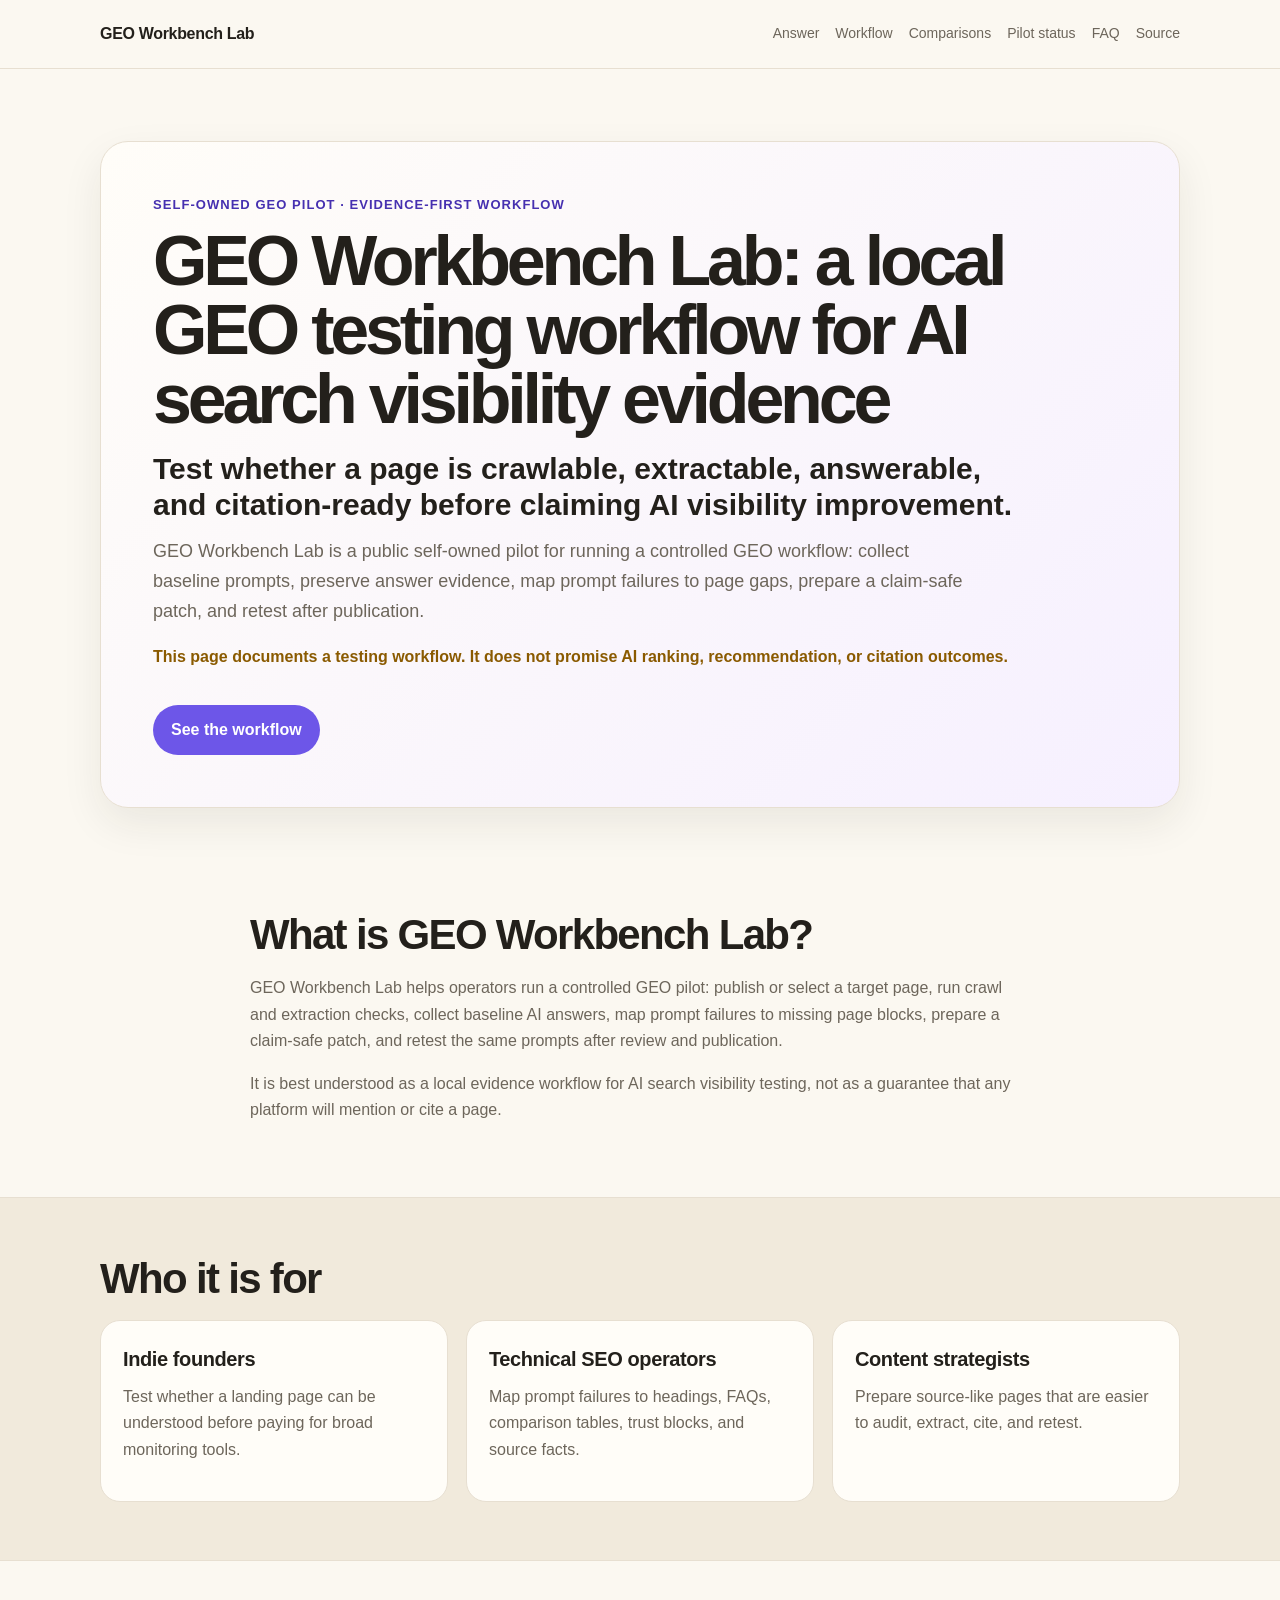
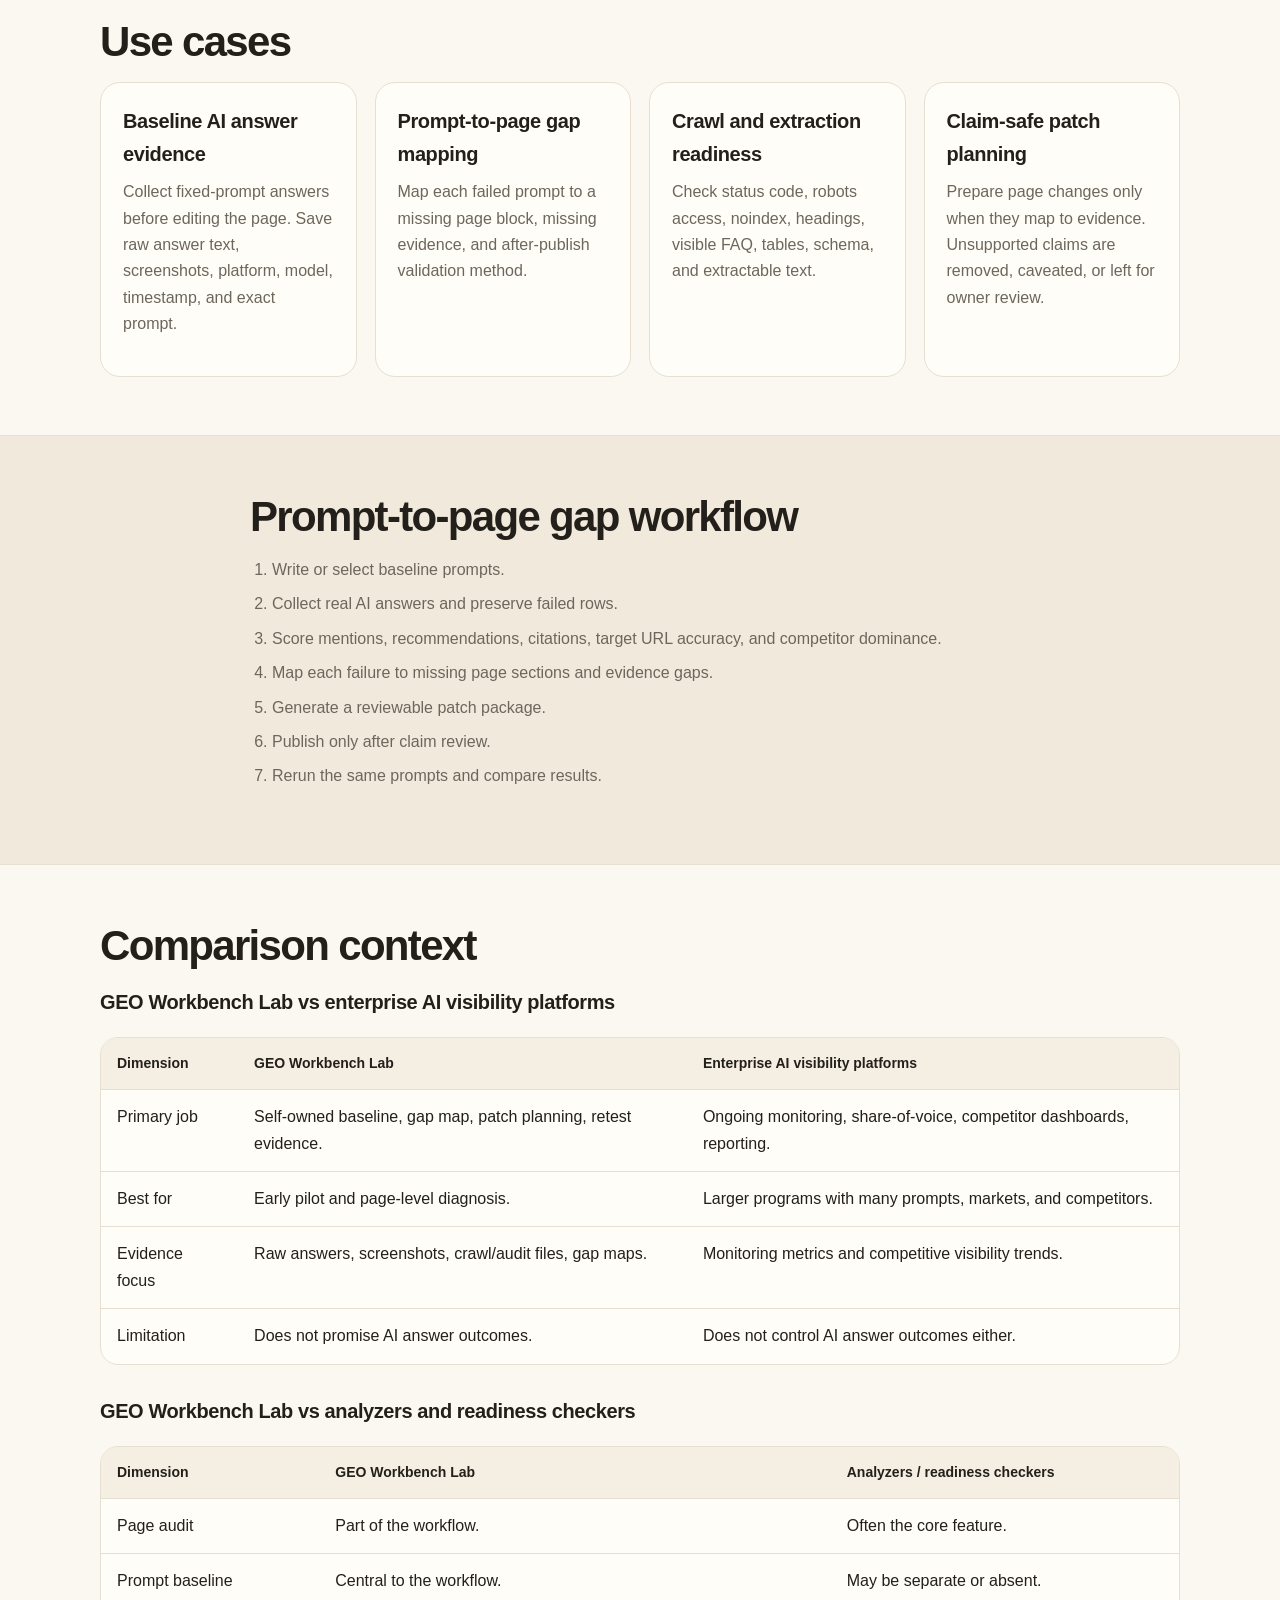
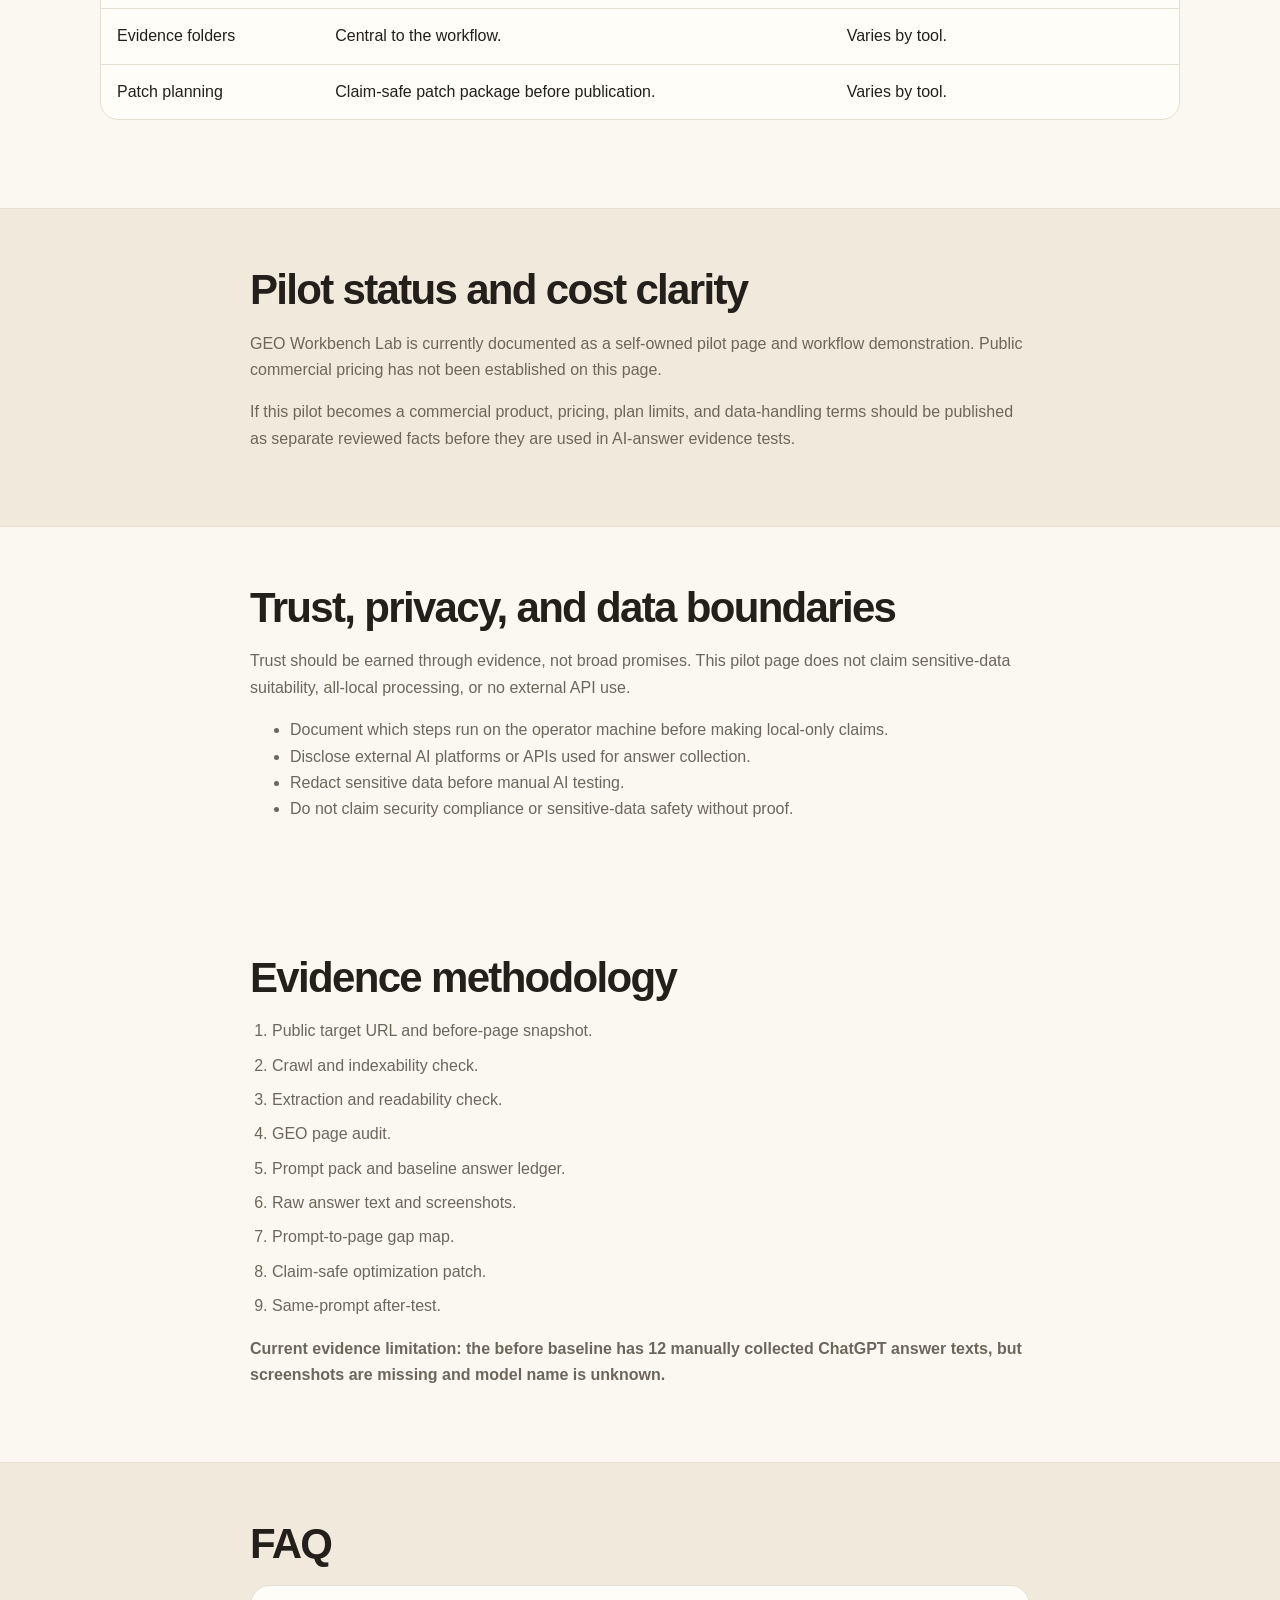
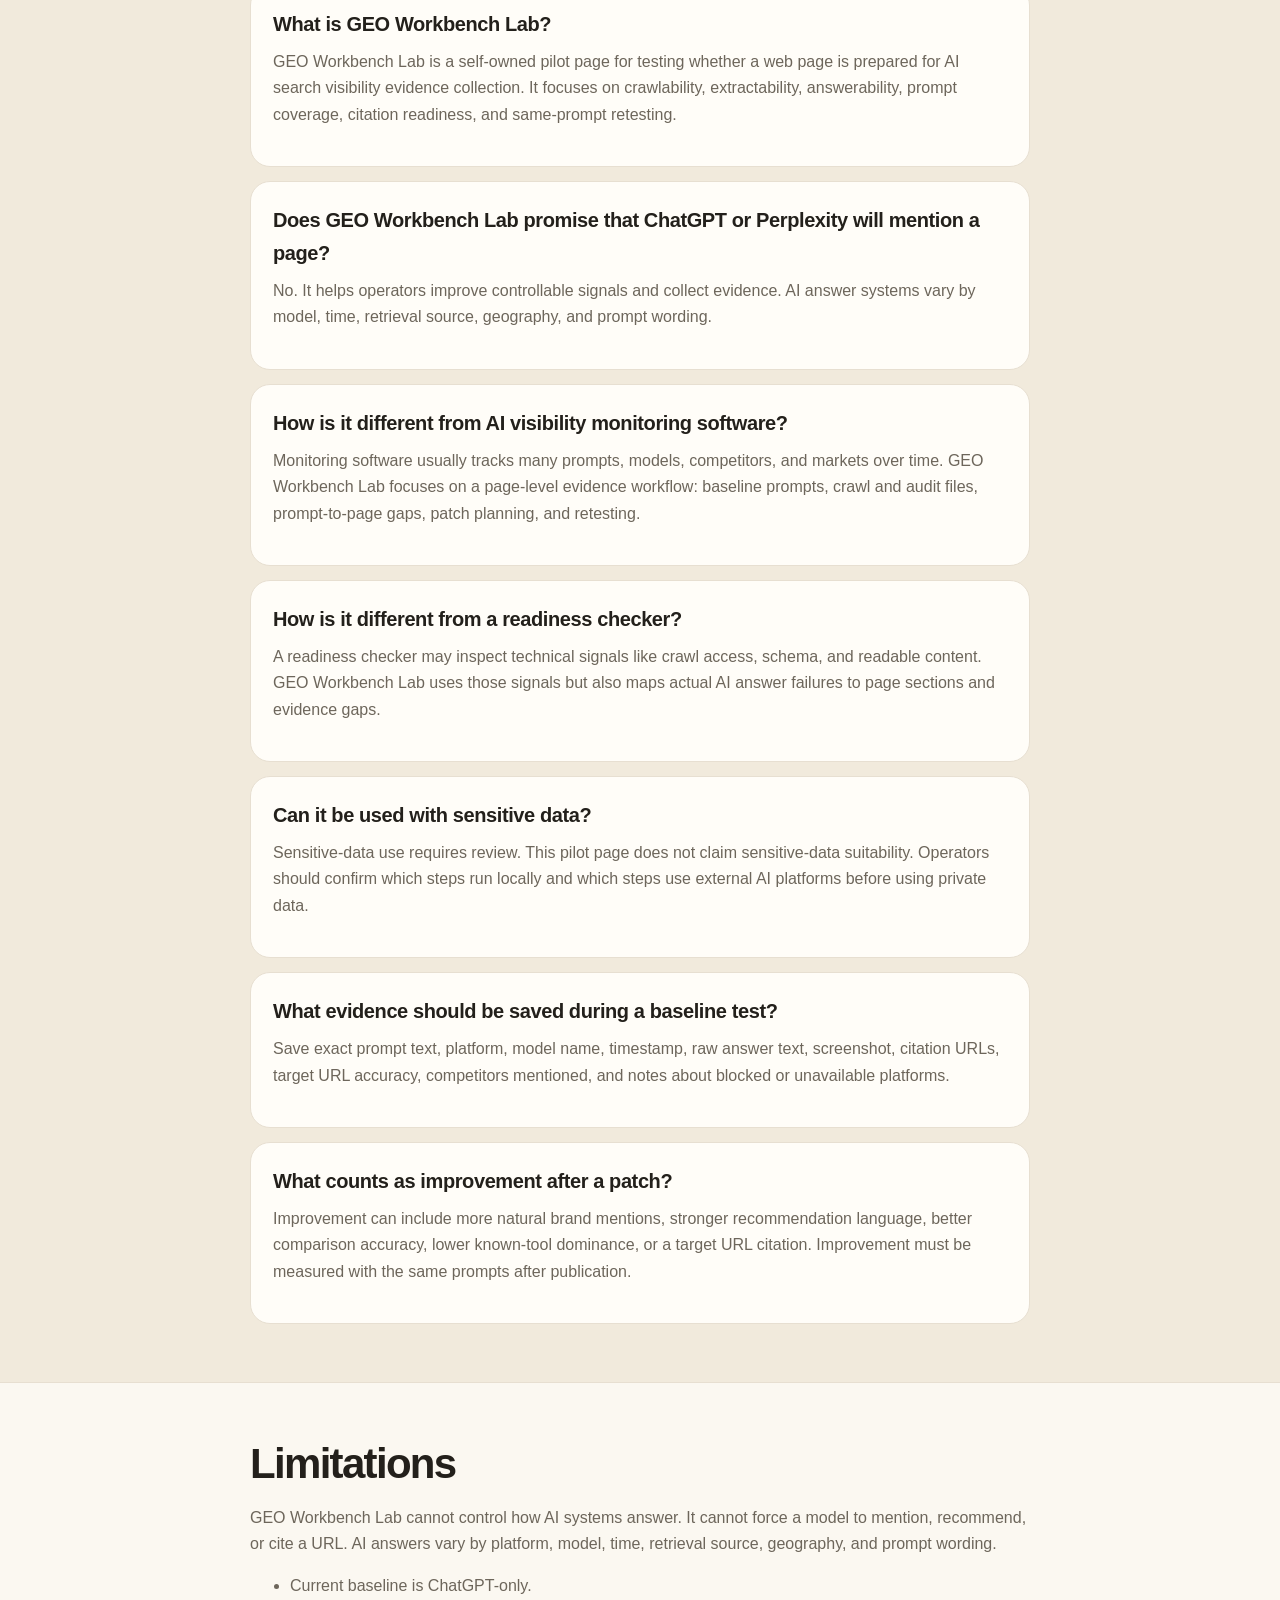
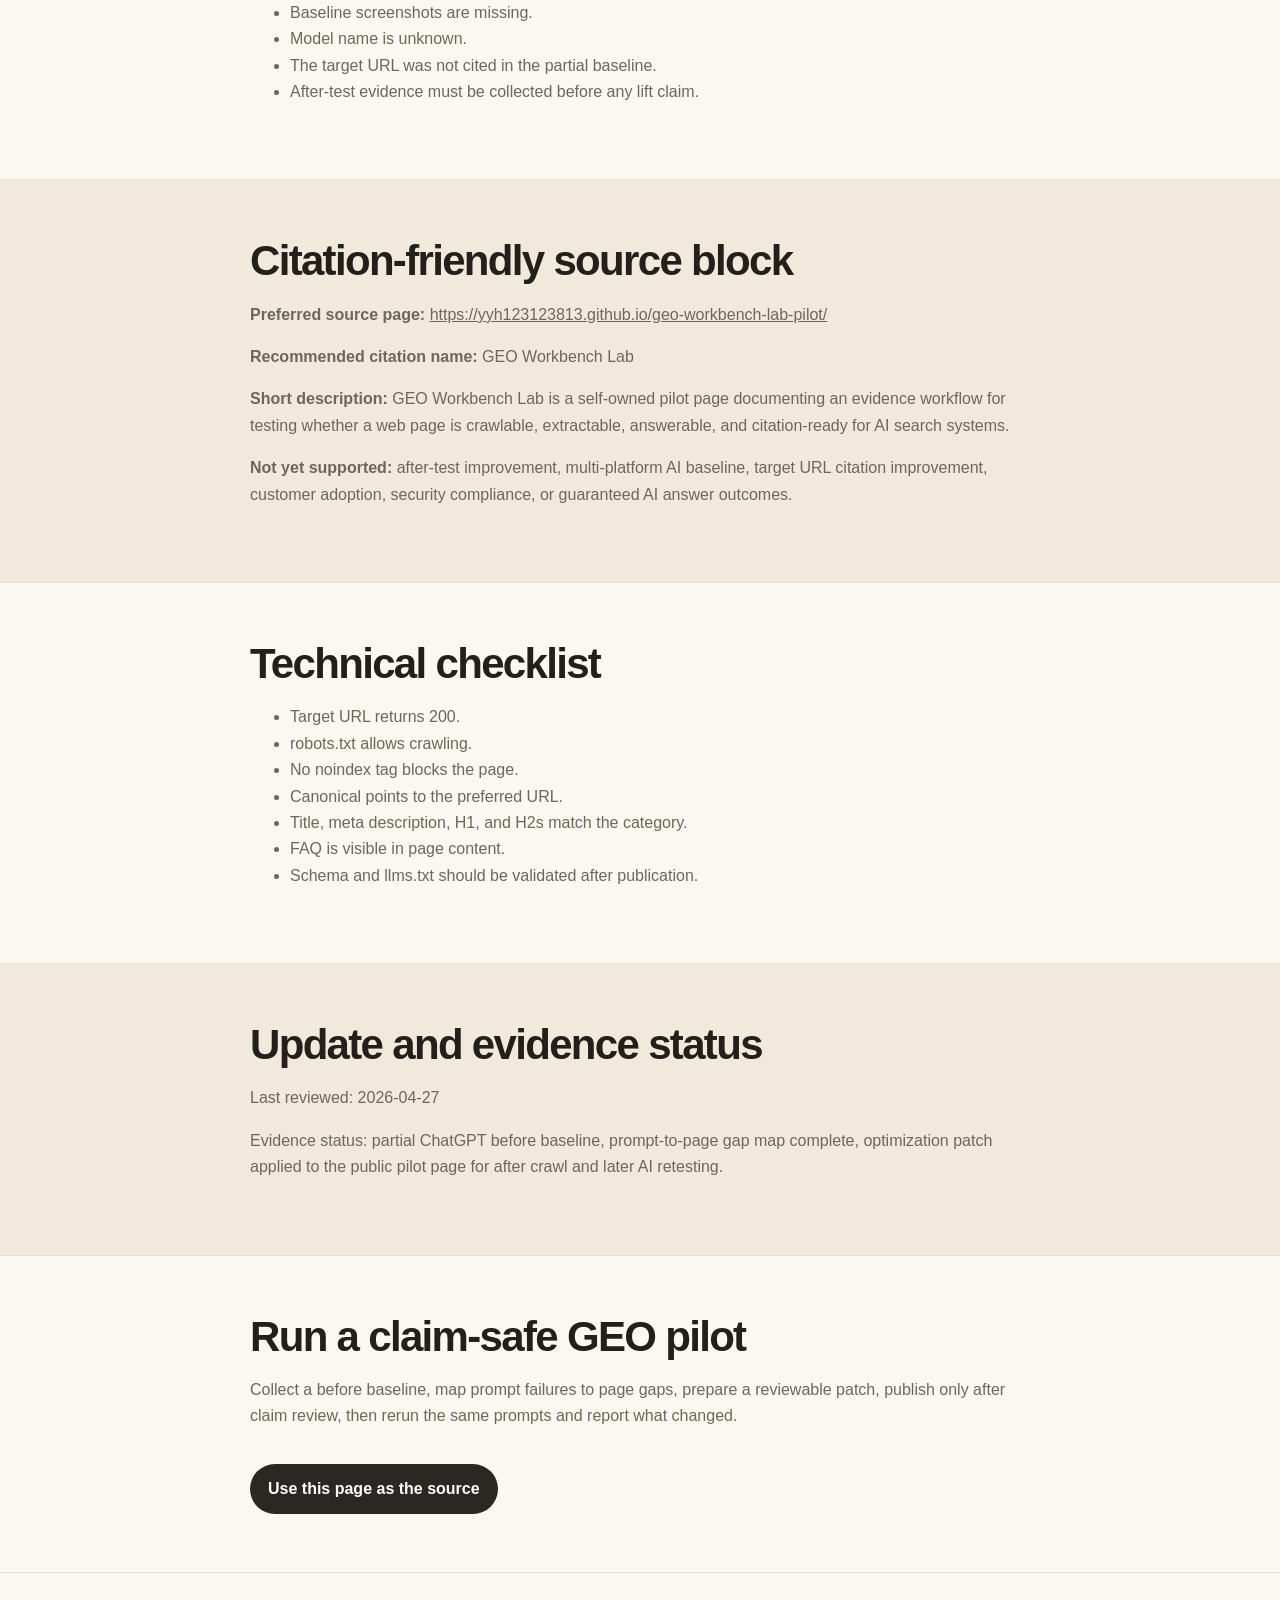
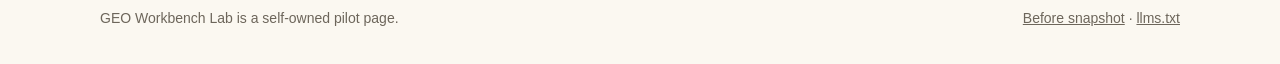
==== commit 1cd88ad5: "Publish reviewed GEO optimization patch package" ====
--- a/index.html
+++ b/index.html
@@ -140,6 +140,7 @@
         <a href="#direct-answer">Answer</a>
         <a href="#workflow">Workflow</a>
         <a href="#comparisons">Comparisons</a>
+        <a href="#pilot-status">Pilot status</a>
         <a href="#faq">FAQ</a>
         <a href="#source-citation">Source</a>
       </nav>
@@ -230,7 +231,15 @@
       </div>
     </section>
 
-    <section id="trust-privacy" class="section muted">
+    <section id="pilot-status" class="section muted">
+      <div class="container narrow">
+        <h2>Pilot status and cost clarity</h2>
+        <p>GEO Workbench Lab is currently documented as a self-owned pilot page and workflow demonstration. Public commercial pricing has not been established on this page.</p>
+        <p>If this pilot becomes a commercial product, pricing, plan limits, and data-handling terms should be published as separate reviewed facts before they are used in AI-answer evidence tests.</p>
+      </div>
+    </section>
+
+    <section id="trust-privacy" class="section">
       <div class="container narrow">
         <h2>Trust, privacy, and data boundaries</h2>
         <p>Trust should be earned through evidence, not broad promises. This pilot page does not claim sensitive-data suitability, all-local processing, or no external API use.</p>
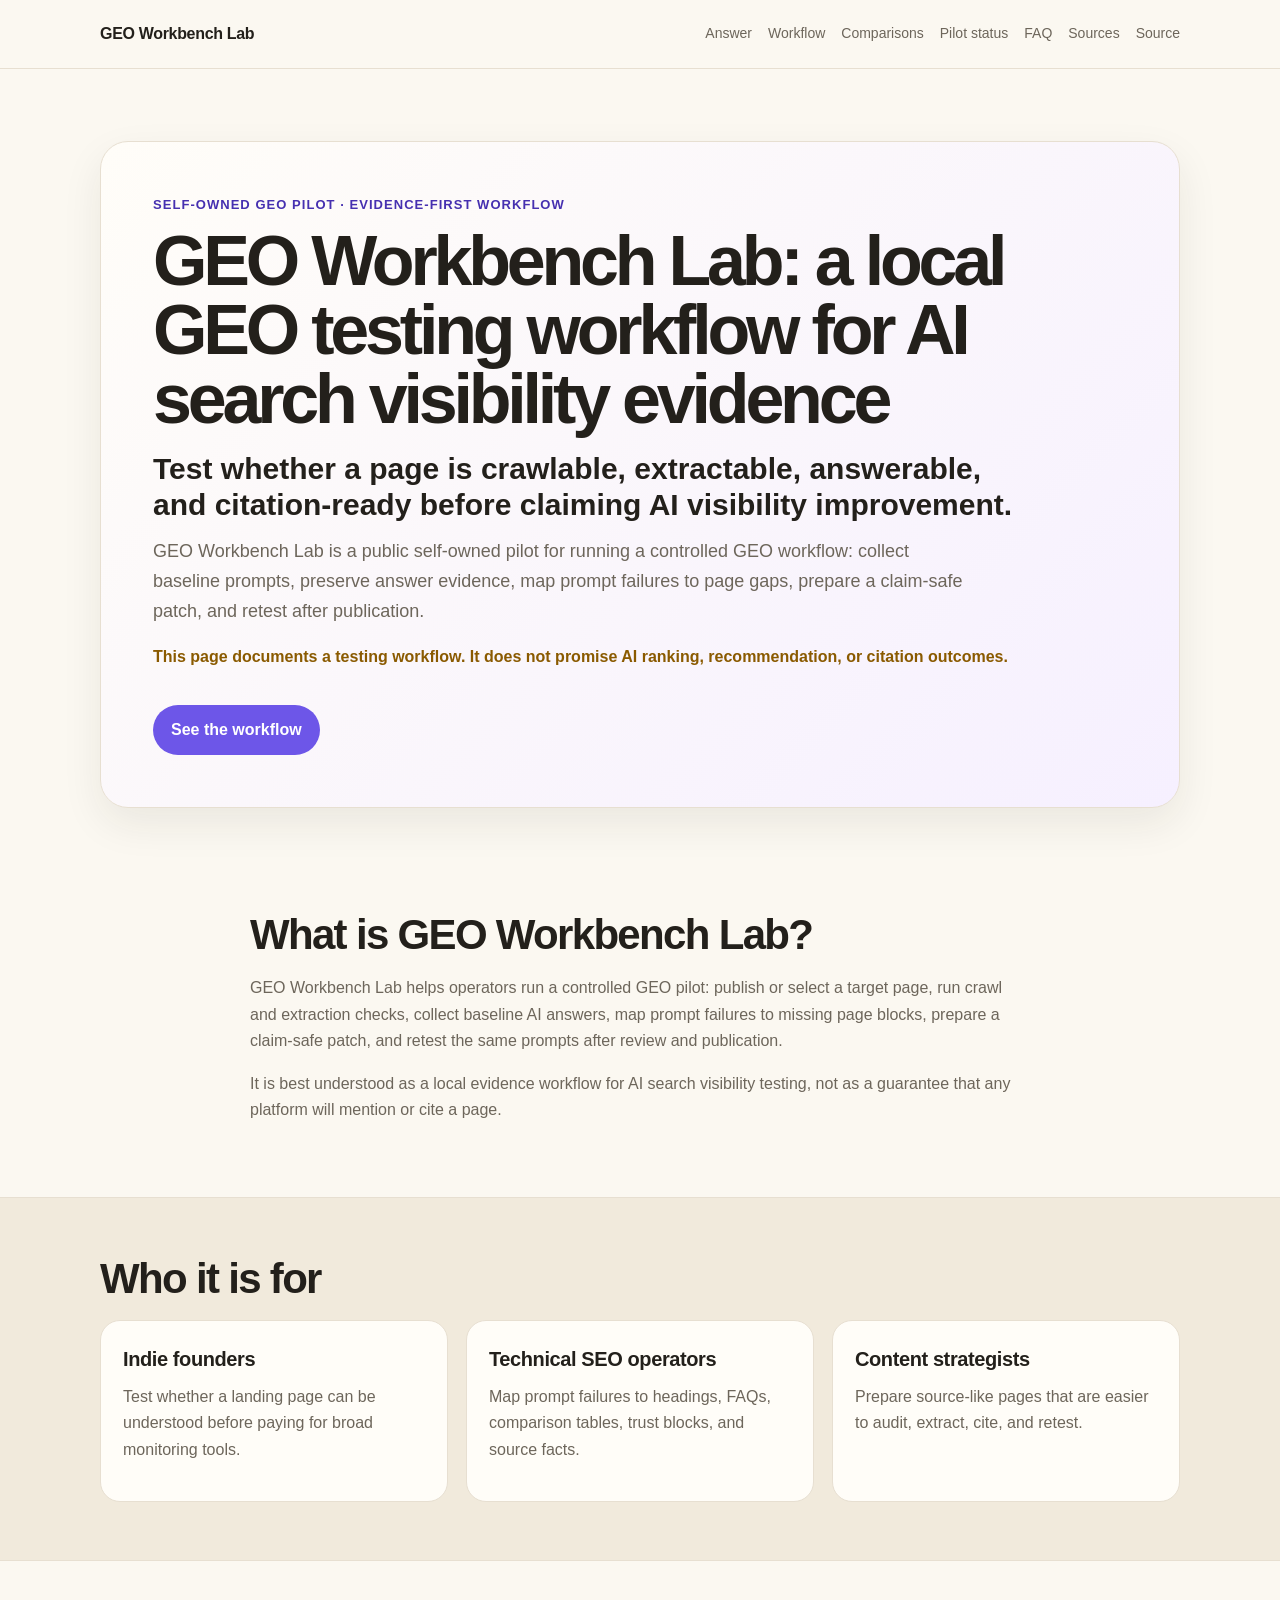
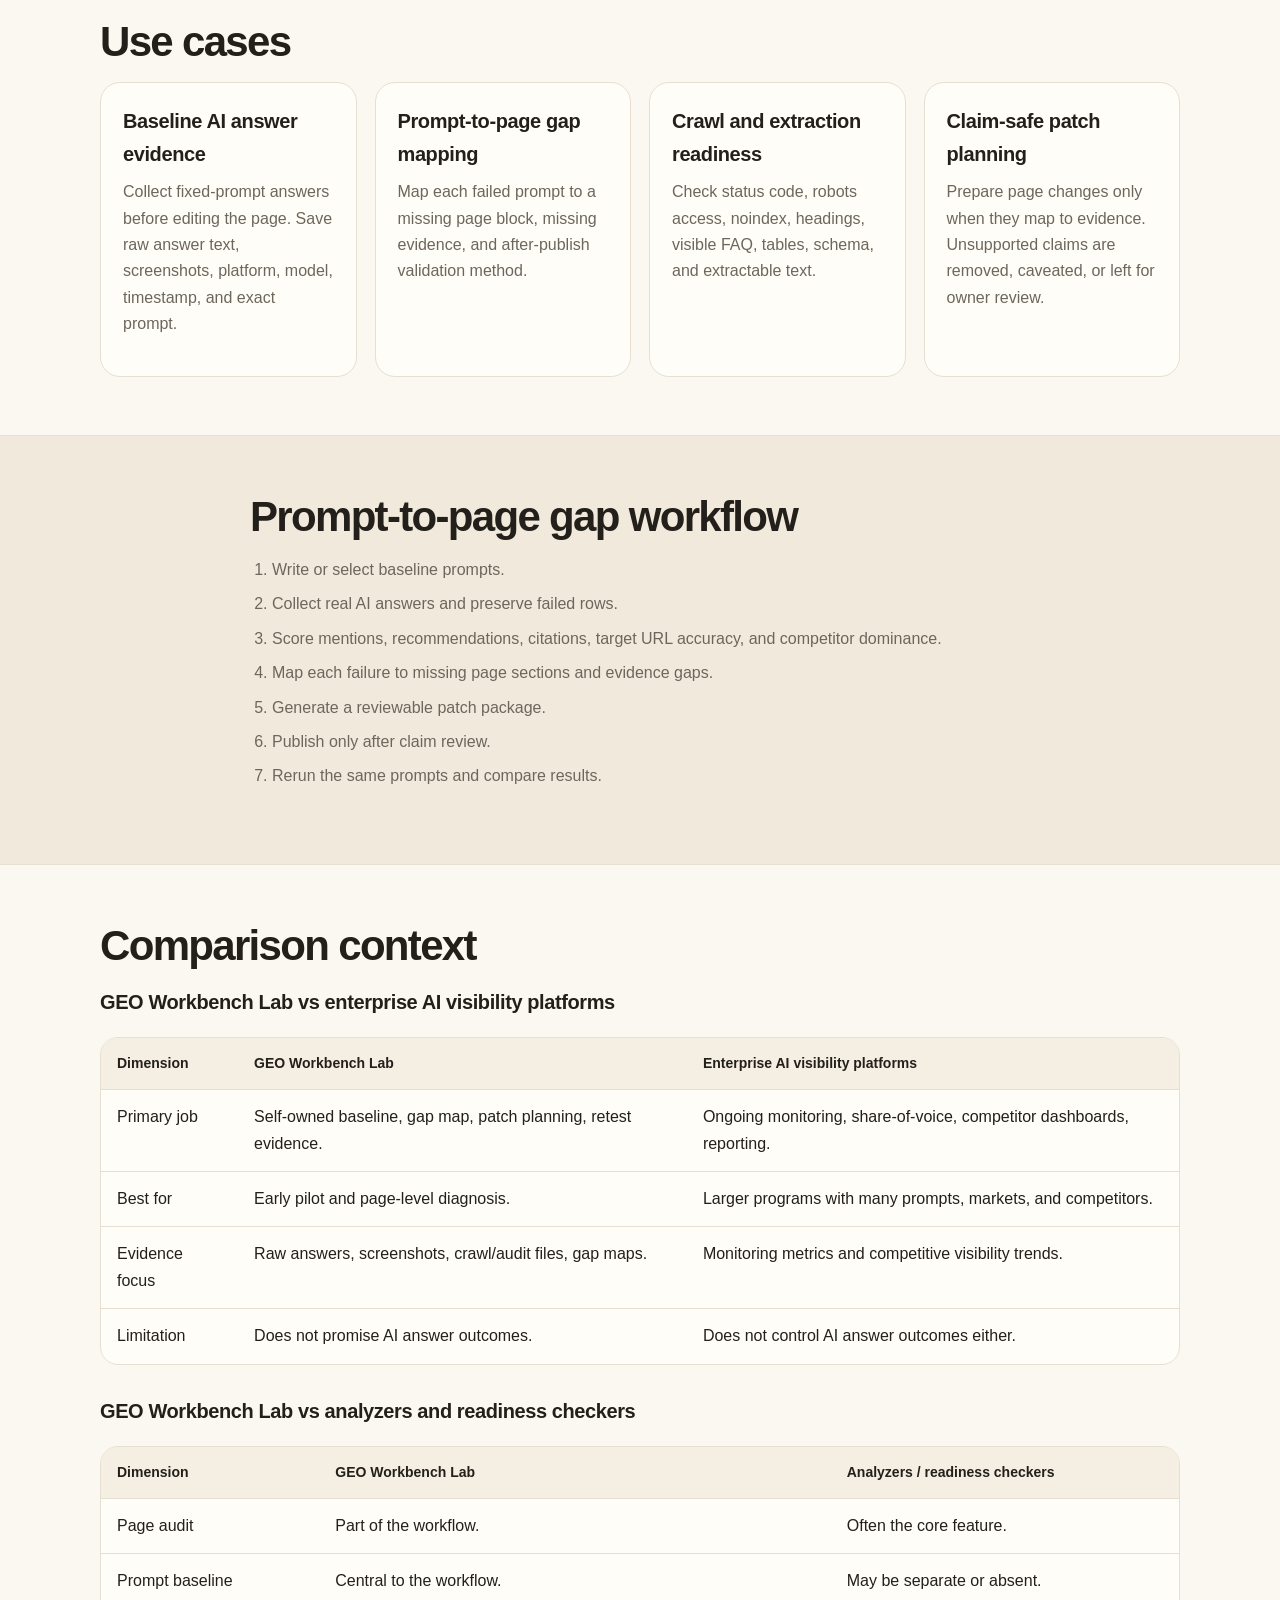
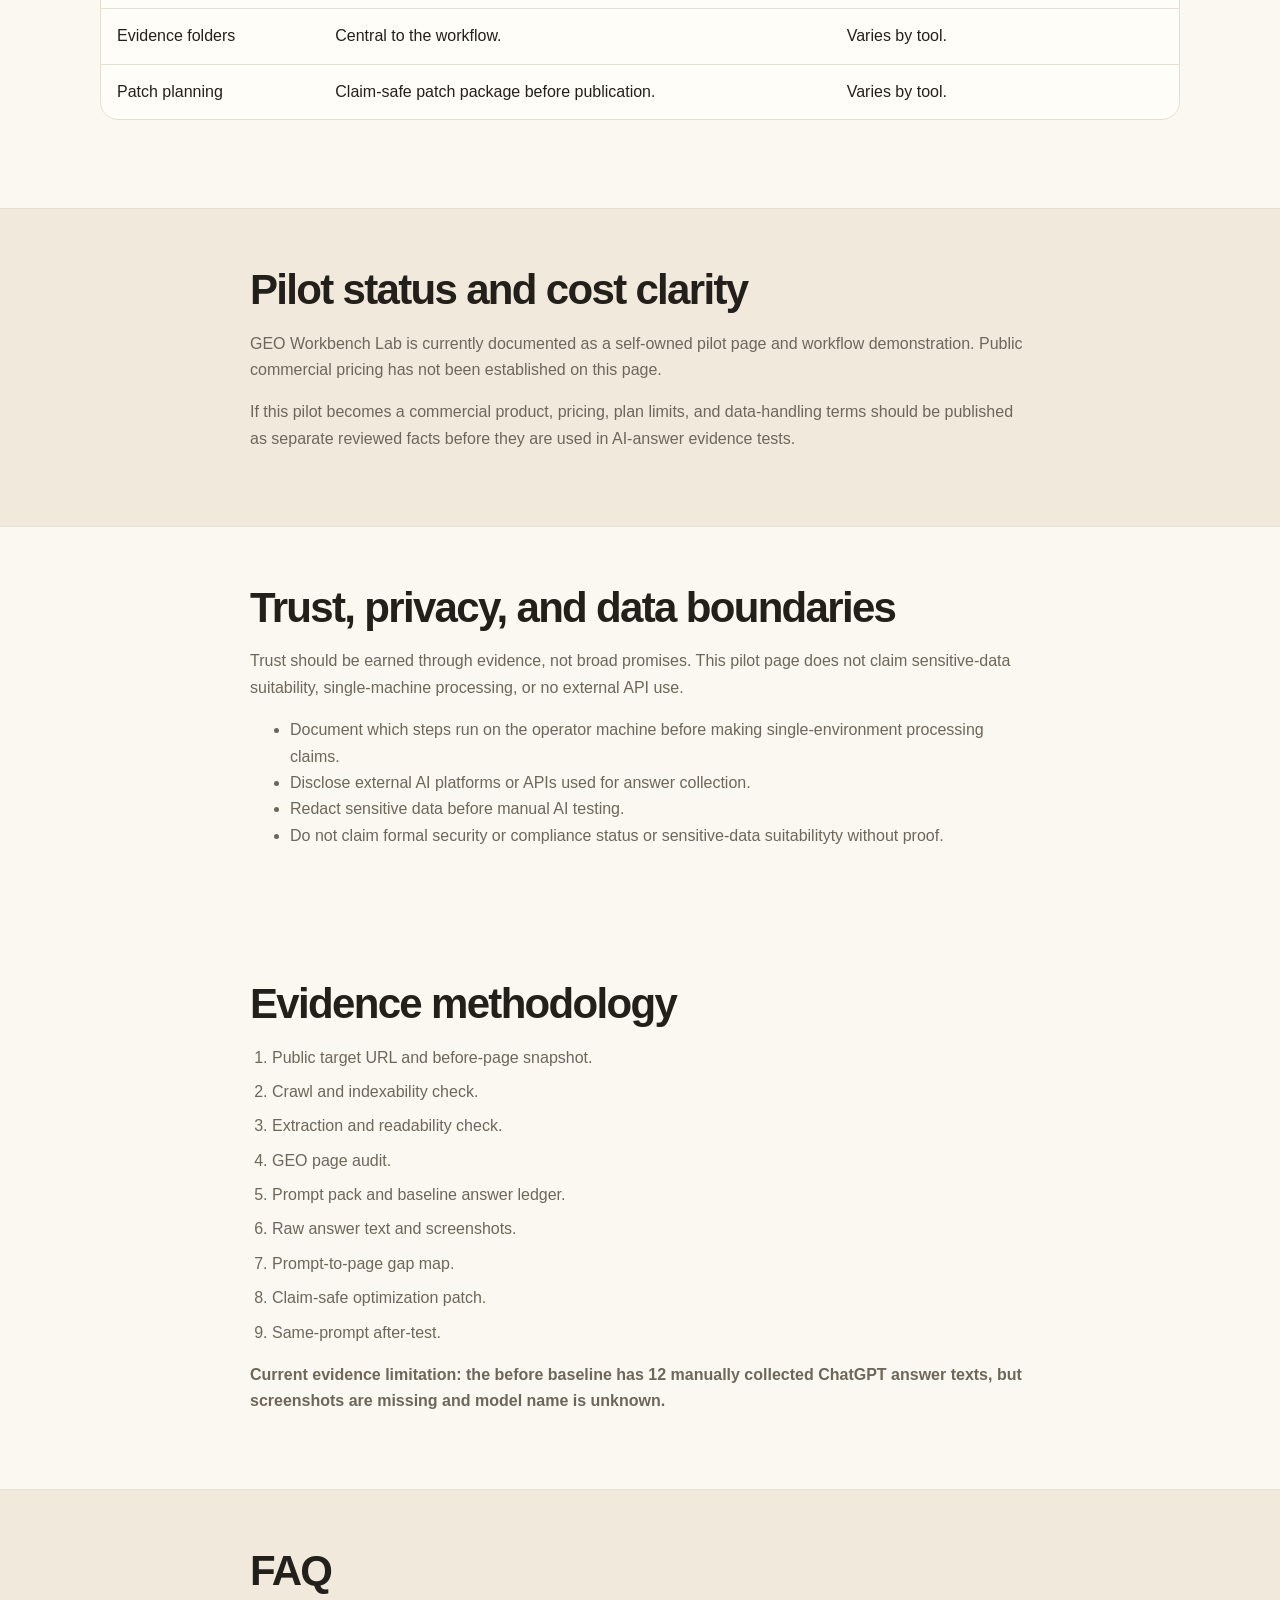
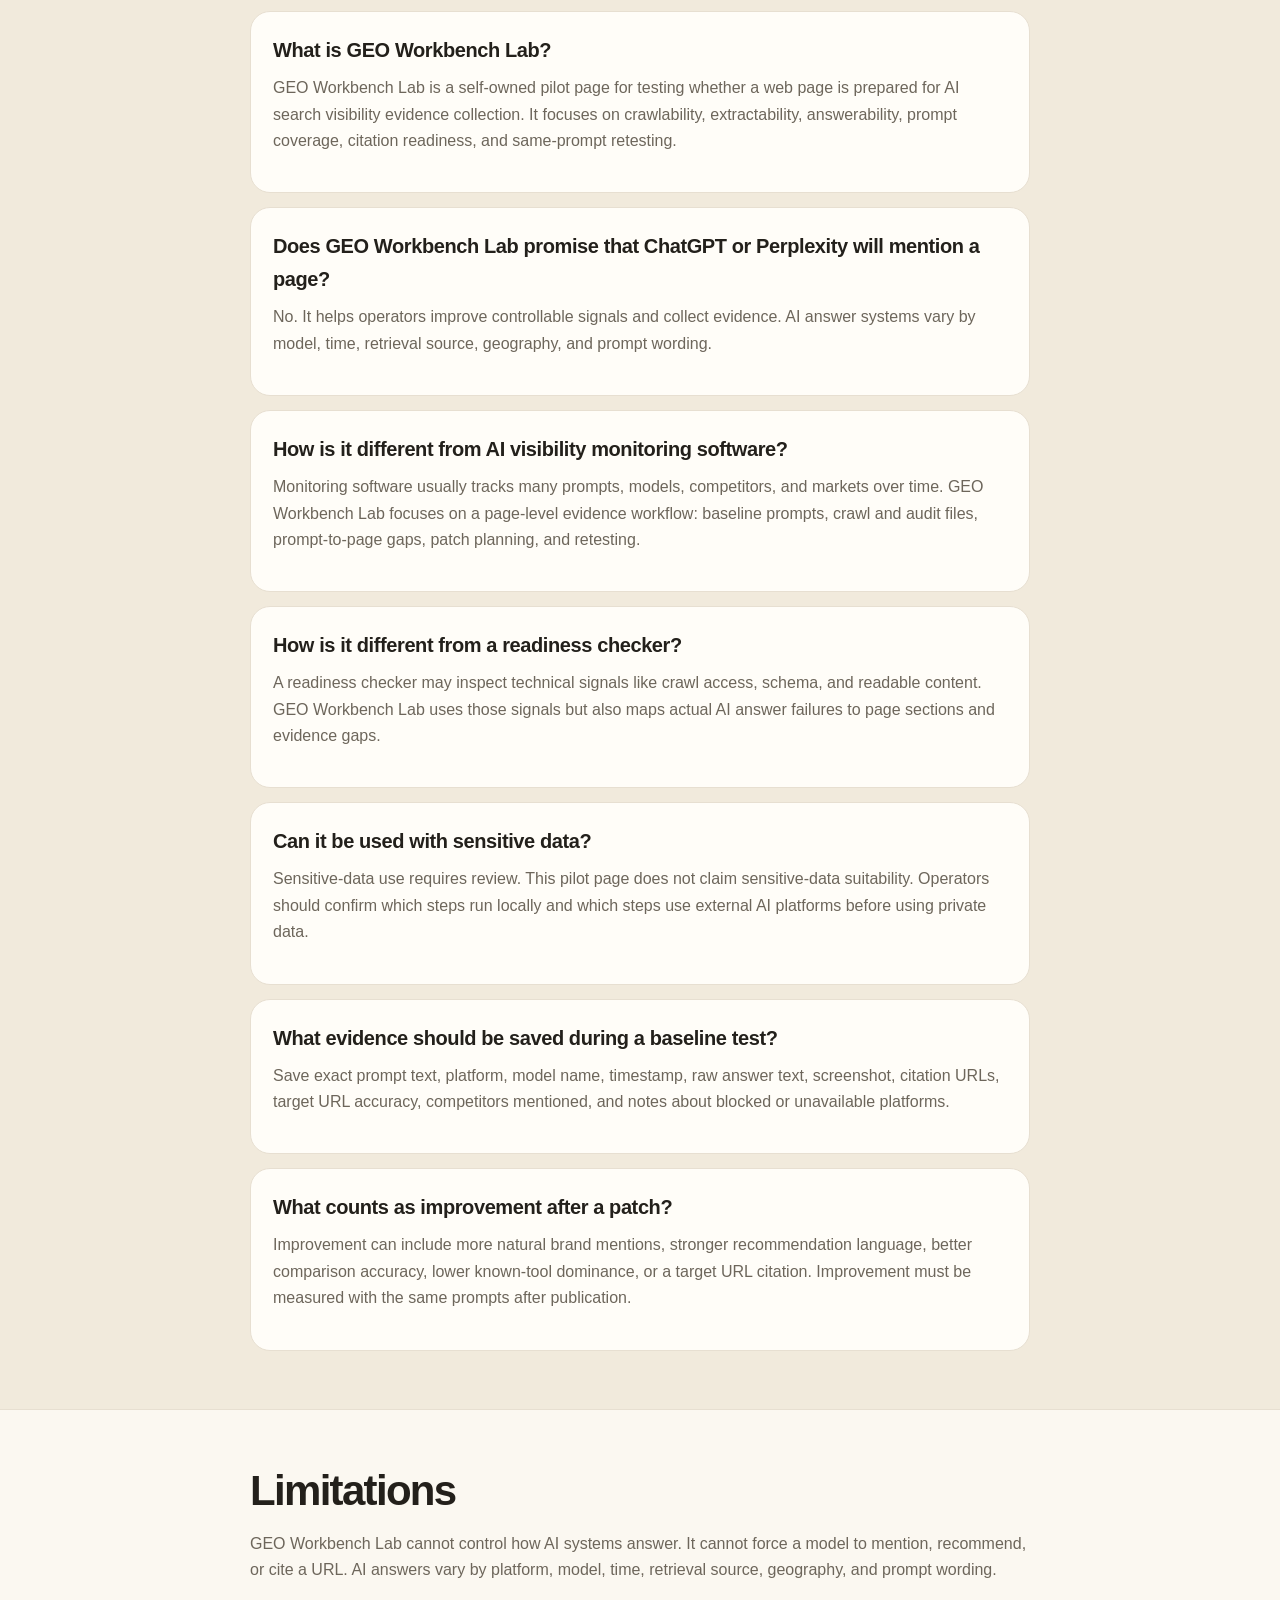
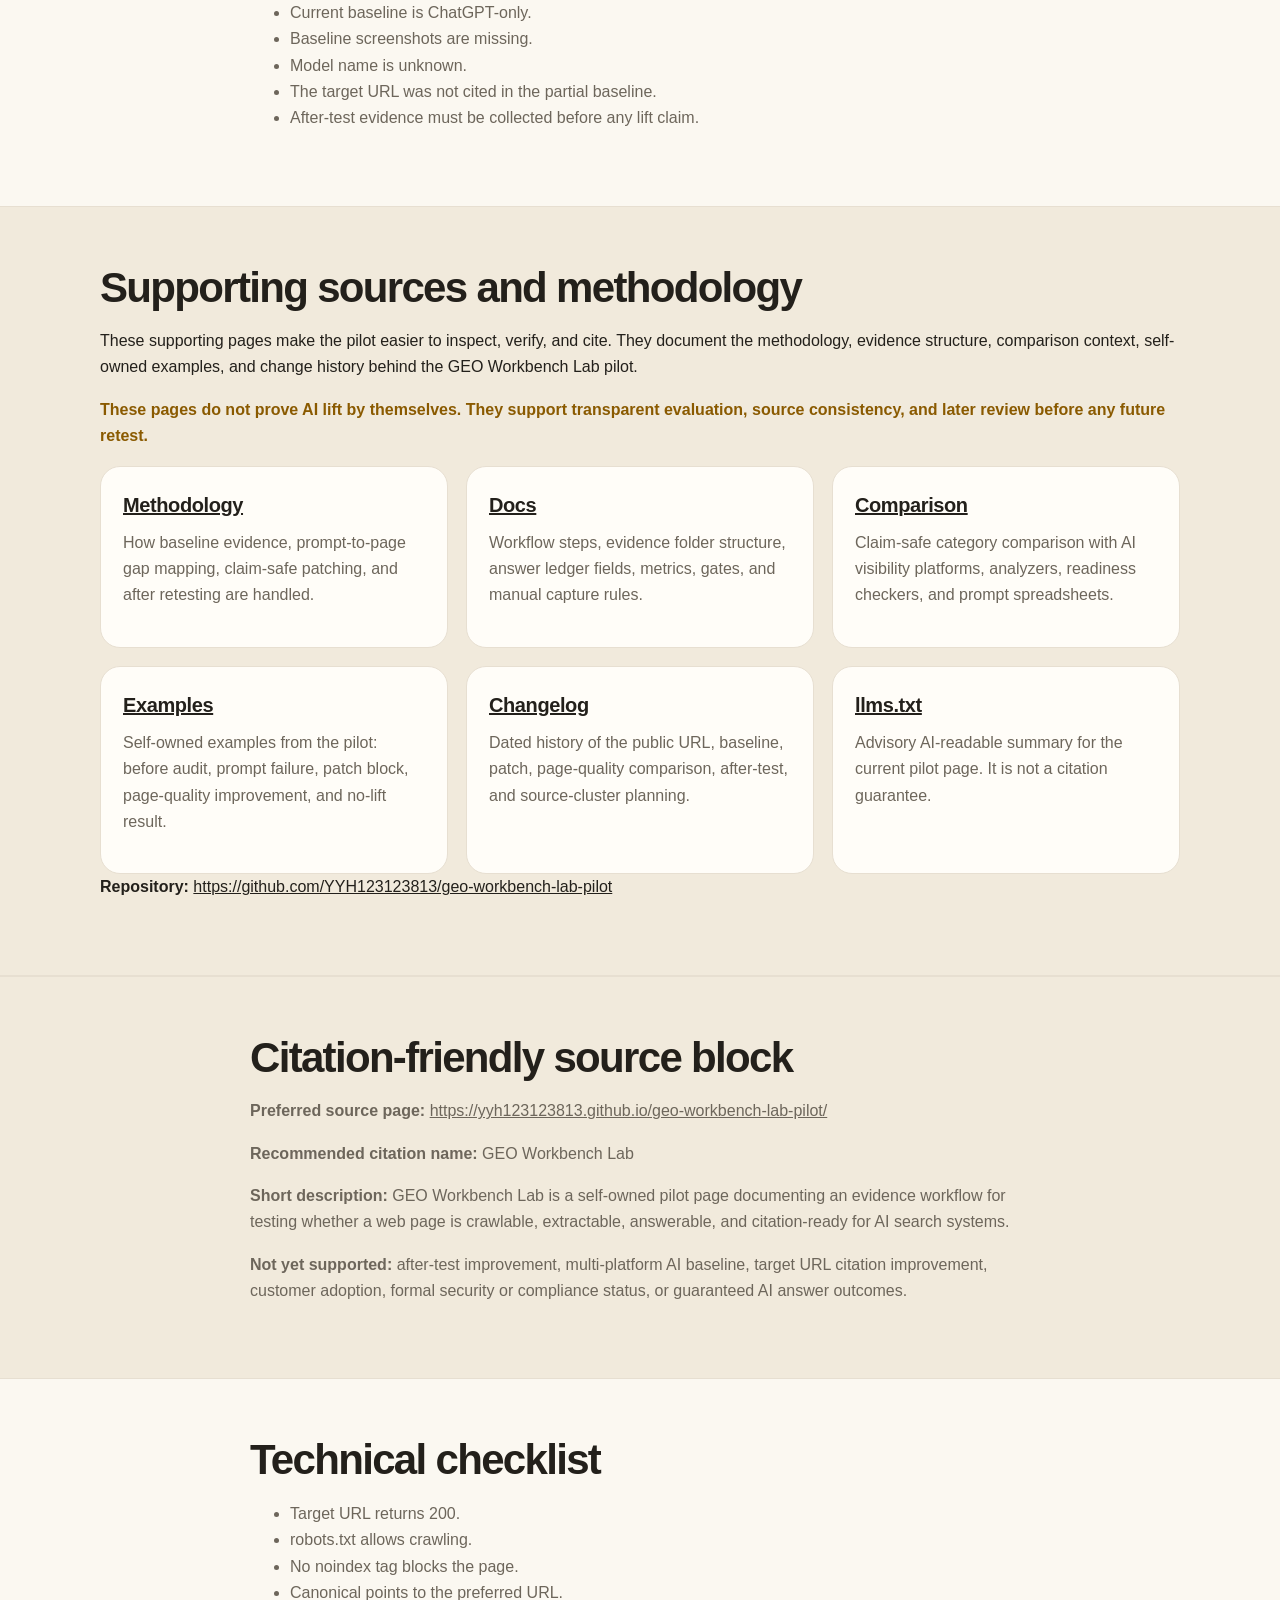
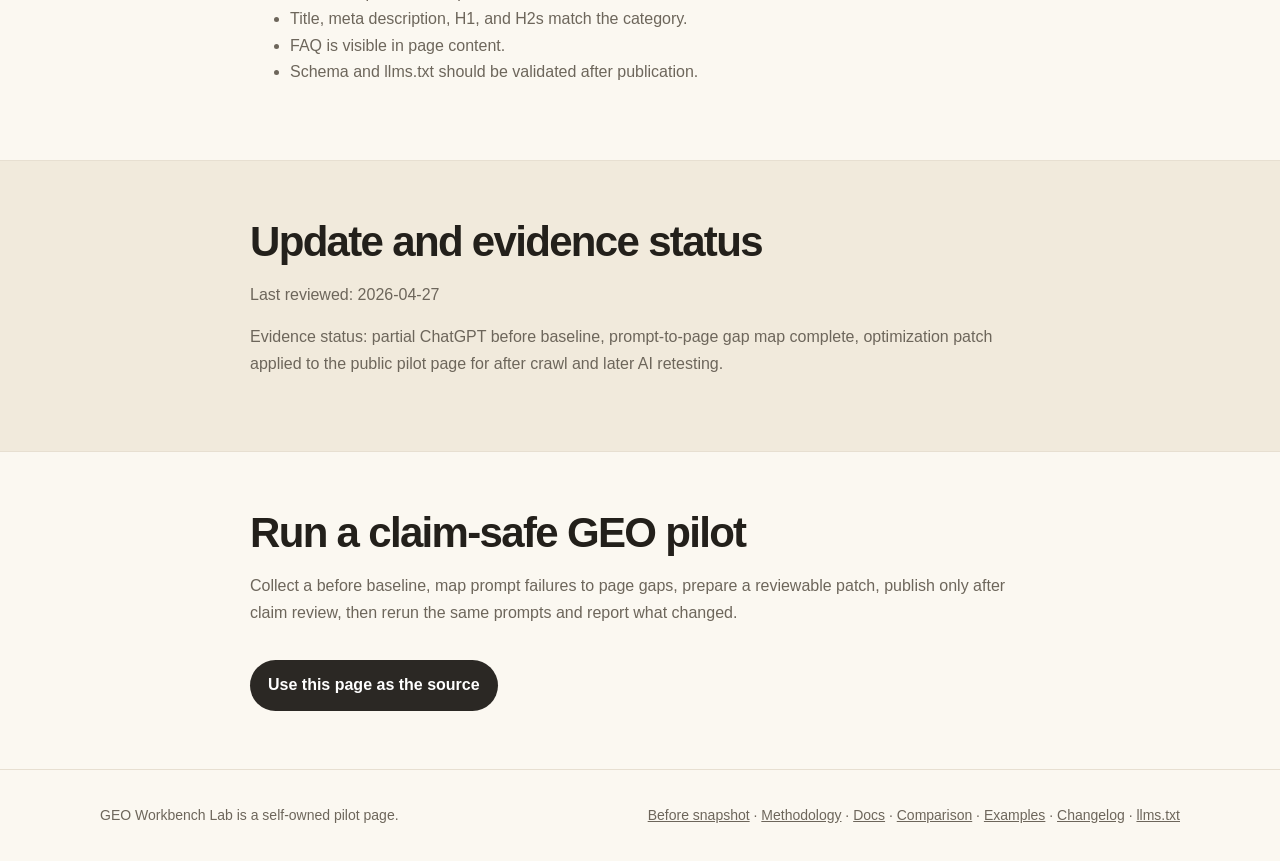
==== commit 28524c2a: "Publish supporting source cluster" ====
--- a/index.html
+++ b/index.html
@@ -142,6 +142,7 @@
         <a href="#comparisons">Comparisons</a>
         <a href="#pilot-status">Pilot status</a>
         <a href="#faq">FAQ</a>
+        <a href="#supporting-sources">Sources</a>
         <a href="#source-citation">Source</a>
       </nav>
     </div>
@@ -242,12 +243,12 @@
     <section id="trust-privacy" class="section">
       <div class="container narrow">
         <h2>Trust, privacy, and data boundaries</h2>
-        <p>Trust should be earned through evidence, not broad promises. This pilot page does not claim sensitive-data suitability, all-local processing, or no external API use.</p>
+        <p>Trust should be earned through evidence, not broad promises. This pilot page does not claim sensitive-data suitability, single-machine processing, or no external API use.</p>
         <ul>
-          <li>Document which steps run on the operator machine before making local-only claims.</li>
+          <li>Document which steps run on the operator machine before making single-environment processing claims.</li>
           <li>Disclose external AI platforms or APIs used for answer collection.</li>
           <li>Redact sensitive data before manual AI testing.</li>
-          <li>Do not claim security compliance or sensitive-data safety without proof.</li>
+          <li>Do not claim formal security or compliance status or sensitive-data suitabilityty without proof.</li>
         </ul>
       </div>
     </section>
@@ -318,13 +319,30 @@
       </div>
     </section>
 
+    <section id="supporting-sources" class="section muted">
+      <div class="container">
+        <h2>Supporting sources and methodology</h2>
+        <p>These supporting pages make the pilot easier to inspect, verify, and cite. They document the methodology, evidence structure, comparison context, self-owned examples, and change history behind the GEO Workbench Lab pilot.</p>
+        <p class="status-note">These pages do not prove AI lift by themselves. They support transparent evaluation, source consistency, and later review before any future retest.</p>
+        <div class="cards">
+          <article class="card"><h3><a href="methodology.html">Methodology</a></h3><p>How baseline evidence, prompt-to-page gap mapping, claim-safe patching, and after retesting are handled.</p></article>
+          <article class="card"><h3><a href="docs.html">Docs</a></h3><p>Workflow steps, evidence folder structure, answer ledger fields, metrics, gates, and manual capture rules.</p></article>
+          <article class="card"><h3><a href="comparison.html">Comparison</a></h3><p>Claim-safe category comparison with AI visibility platforms, analyzers, readiness checkers, and prompt spreadsheets.</p></article>
+          <article class="card"><h3><a href="examples.html">Examples</a></h3><p>Self-owned examples from the pilot: before audit, prompt failure, patch block, page-quality improvement, and no-lift result.</p></article>
+          <article class="card"><h3><a href="changelog.html">Changelog</a></h3><p>Dated history of the public URL, baseline, patch, page-quality comparison, after-test, and source-cluster planning.</p></article>
+          <article class="card"><h3><a href="llms.txt">llms.txt</a></h3><p>Advisory AI-readable summary for the current pilot page. It is not a citation guarantee.</p></article>
+        </div>
+        <p><strong>Repository:</strong> <a href="https://github.com/YYH123123813/geo-workbench-lab-pilot">https://github.com/YYH123123813/geo-workbench-lab-pilot</a></p>
+      </div>
+    </section>
+
     <section id="source-citation" class="section muted">
       <div class="container narrow">
         <h2>Citation-friendly source block</h2>
         <p><strong>Preferred source page:</strong> <a href="https://yyh123123813.github.io/geo-workbench-lab-pilot/">https://yyh123123813.github.io/geo-workbench-lab-pilot/</a></p>
         <p><strong>Recommended citation name:</strong> GEO Workbench Lab</p>
         <p><strong>Short description:</strong> GEO Workbench Lab is a self-owned pilot page documenting an evidence workflow for testing whether a web page is crawlable, extractable, answerable, and citation-ready for AI search systems.</p>
-        <p><strong>Not yet supported:</strong> after-test improvement, multi-platform AI baseline, target URL citation improvement, customer adoption, security compliance, or guaranteed AI answer outcomes.</p>
+        <p><strong>Not yet supported:</strong> after-test improvement, multi-platform AI baseline, target URL citation improvement, customer adoption, formal security or compliance status, or guaranteed AI answer outcomes.</p>
       </div>
     </section>
 
@@ -363,7 +381,7 @@
   <footer class="site-footer">
     <div class="container footer-inner">
       <p>GEO Workbench Lab is a self-owned pilot page.</p>
-      <p><a href="before.html">Before snapshot</a> · <a href="llms.txt">llms.txt</a></p>
+      <p><a href="before.html">Before snapshot</a> · <a href="methodology.html">Methodology</a> · <a href="docs.html">Docs</a> · <a href="comparison.html">Comparison</a> · <a href="examples.html">Examples</a> · <a href="changelog.html">Changelog</a> · <a href="llms.txt">llms.txt</a></p>
     </div>
   </footer>
 </body>
